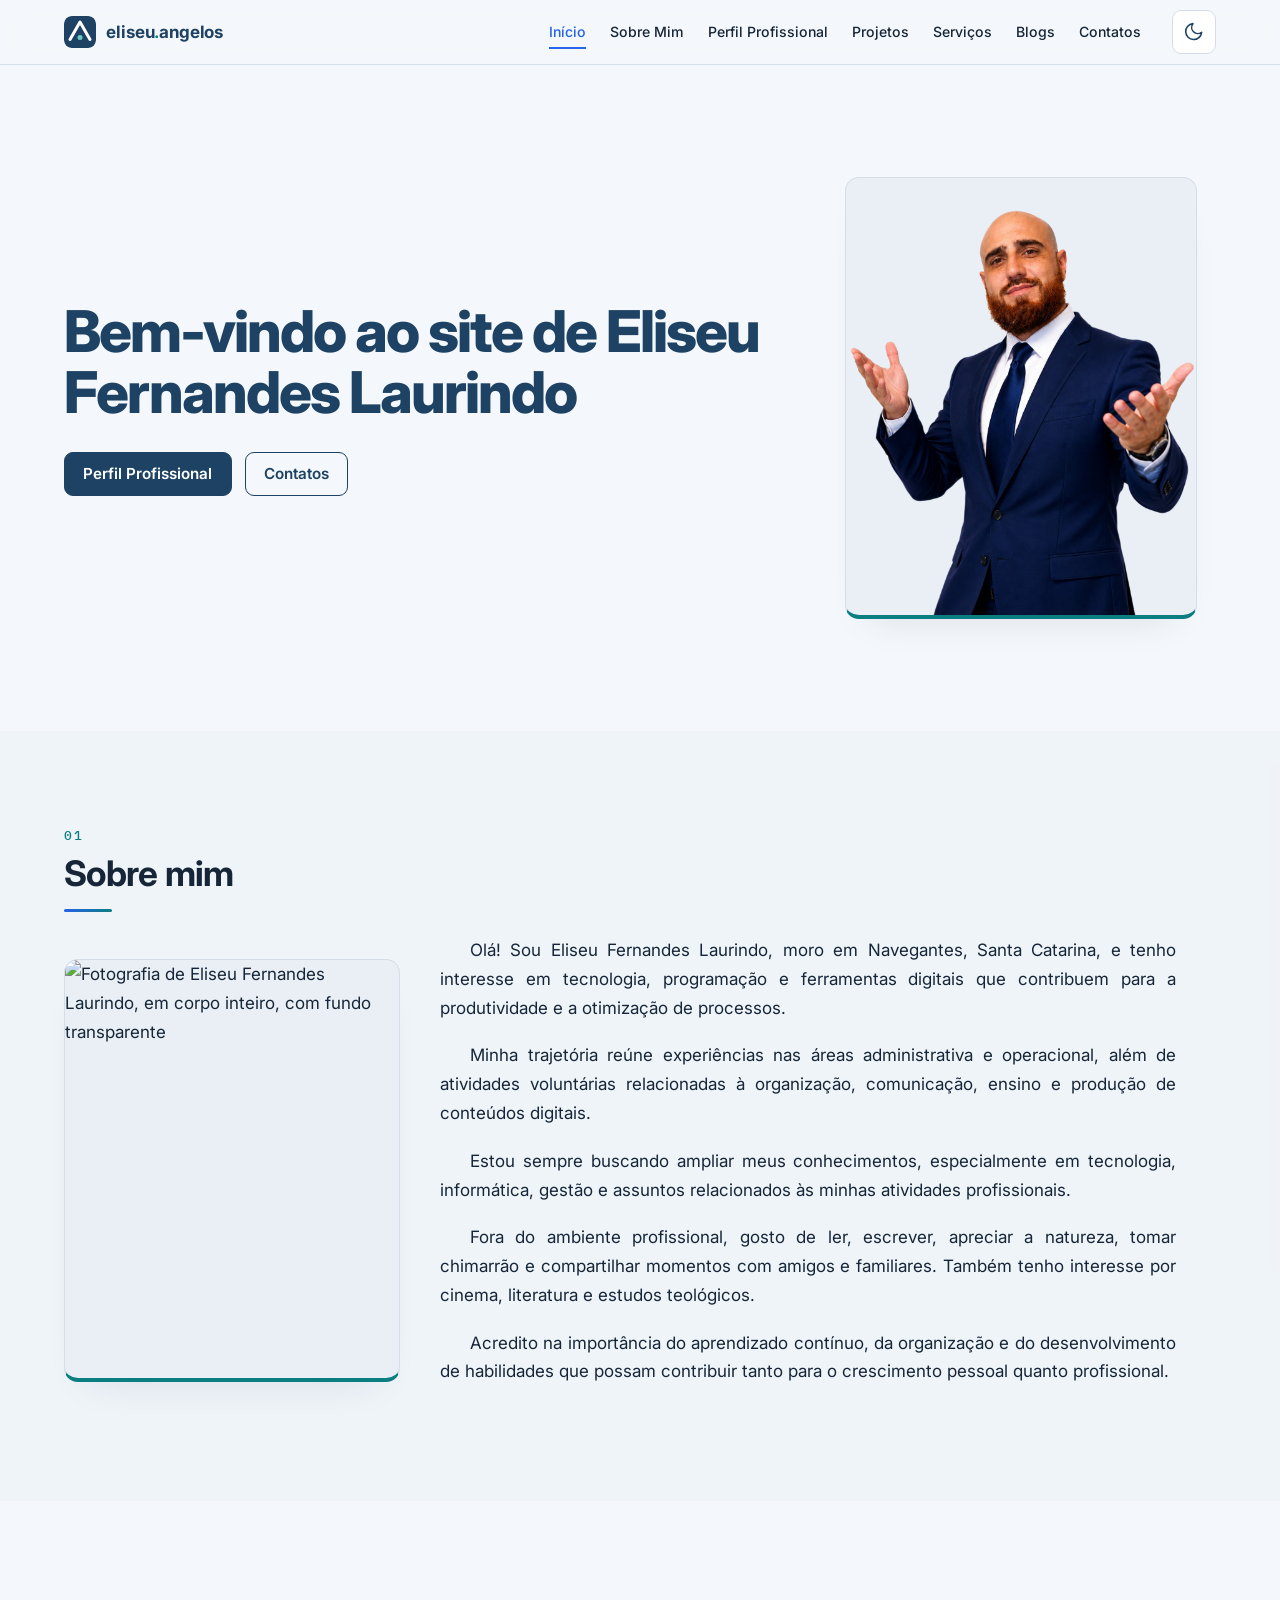
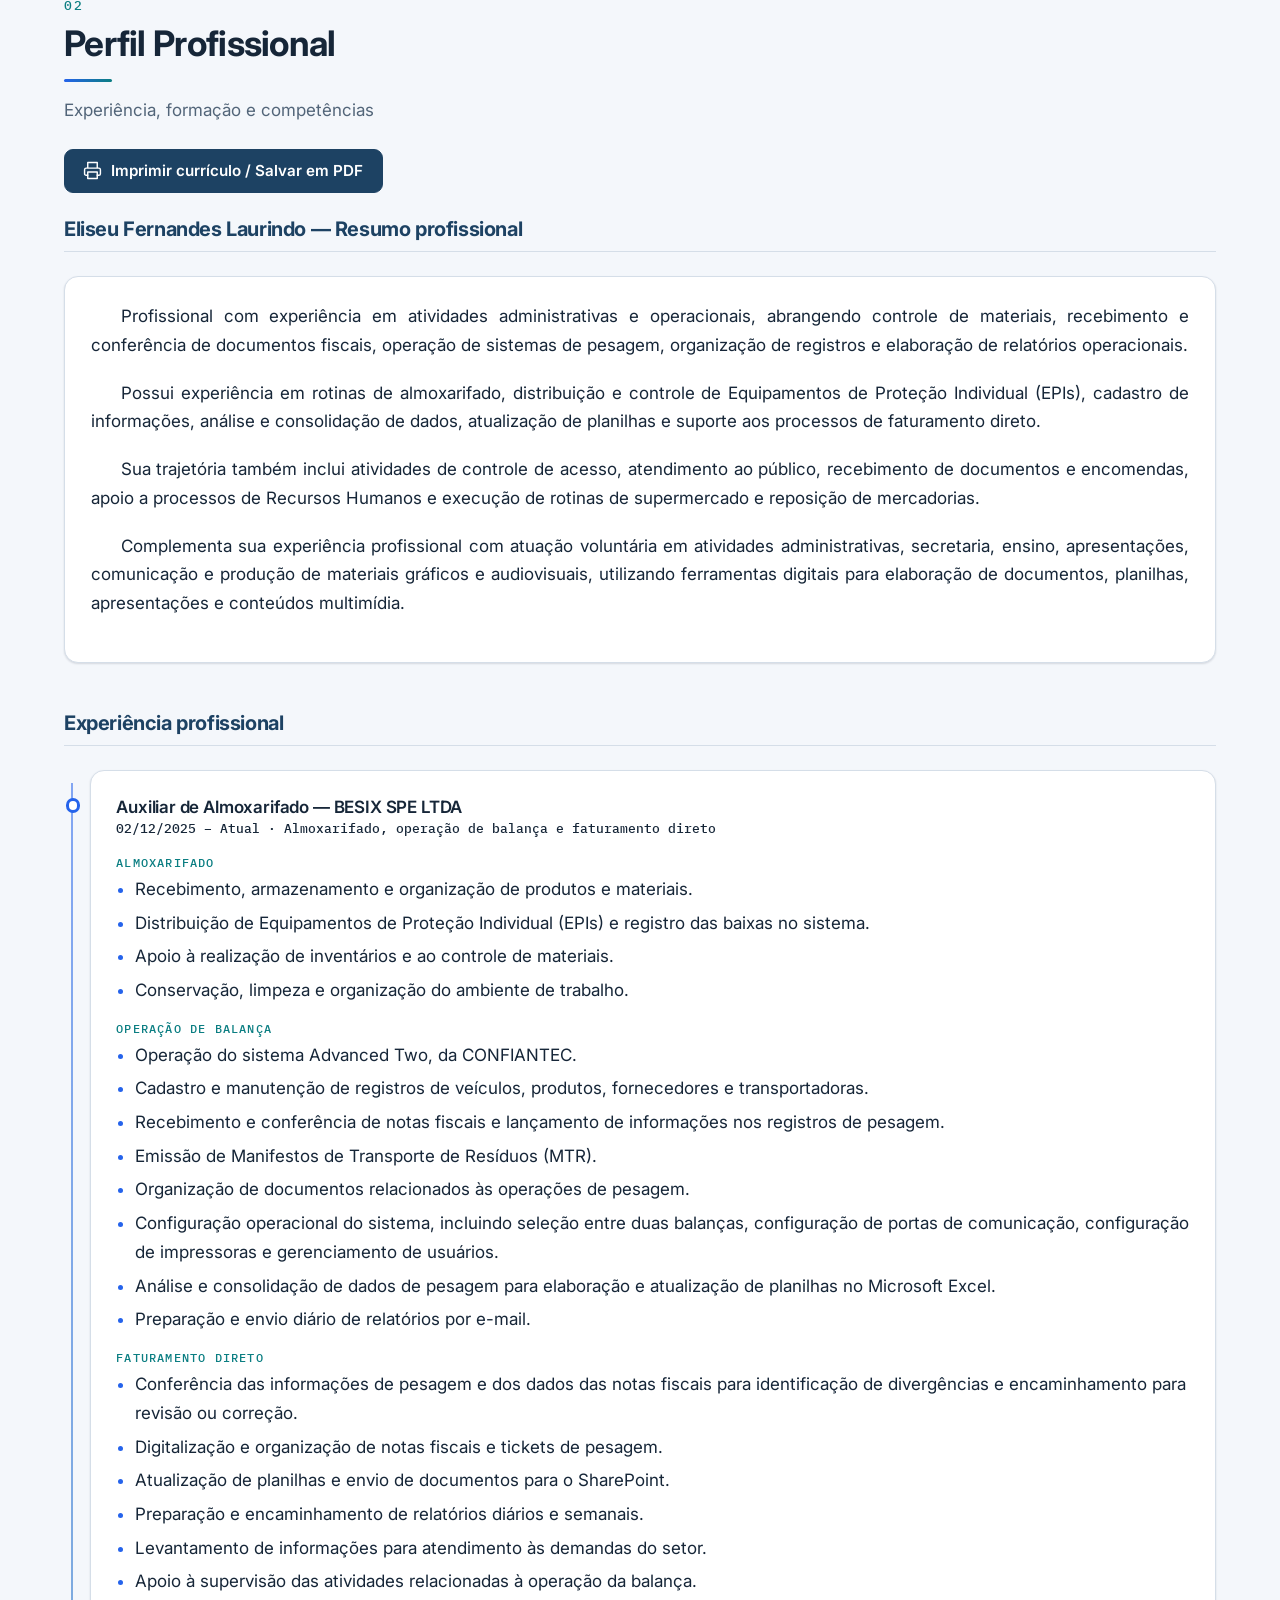
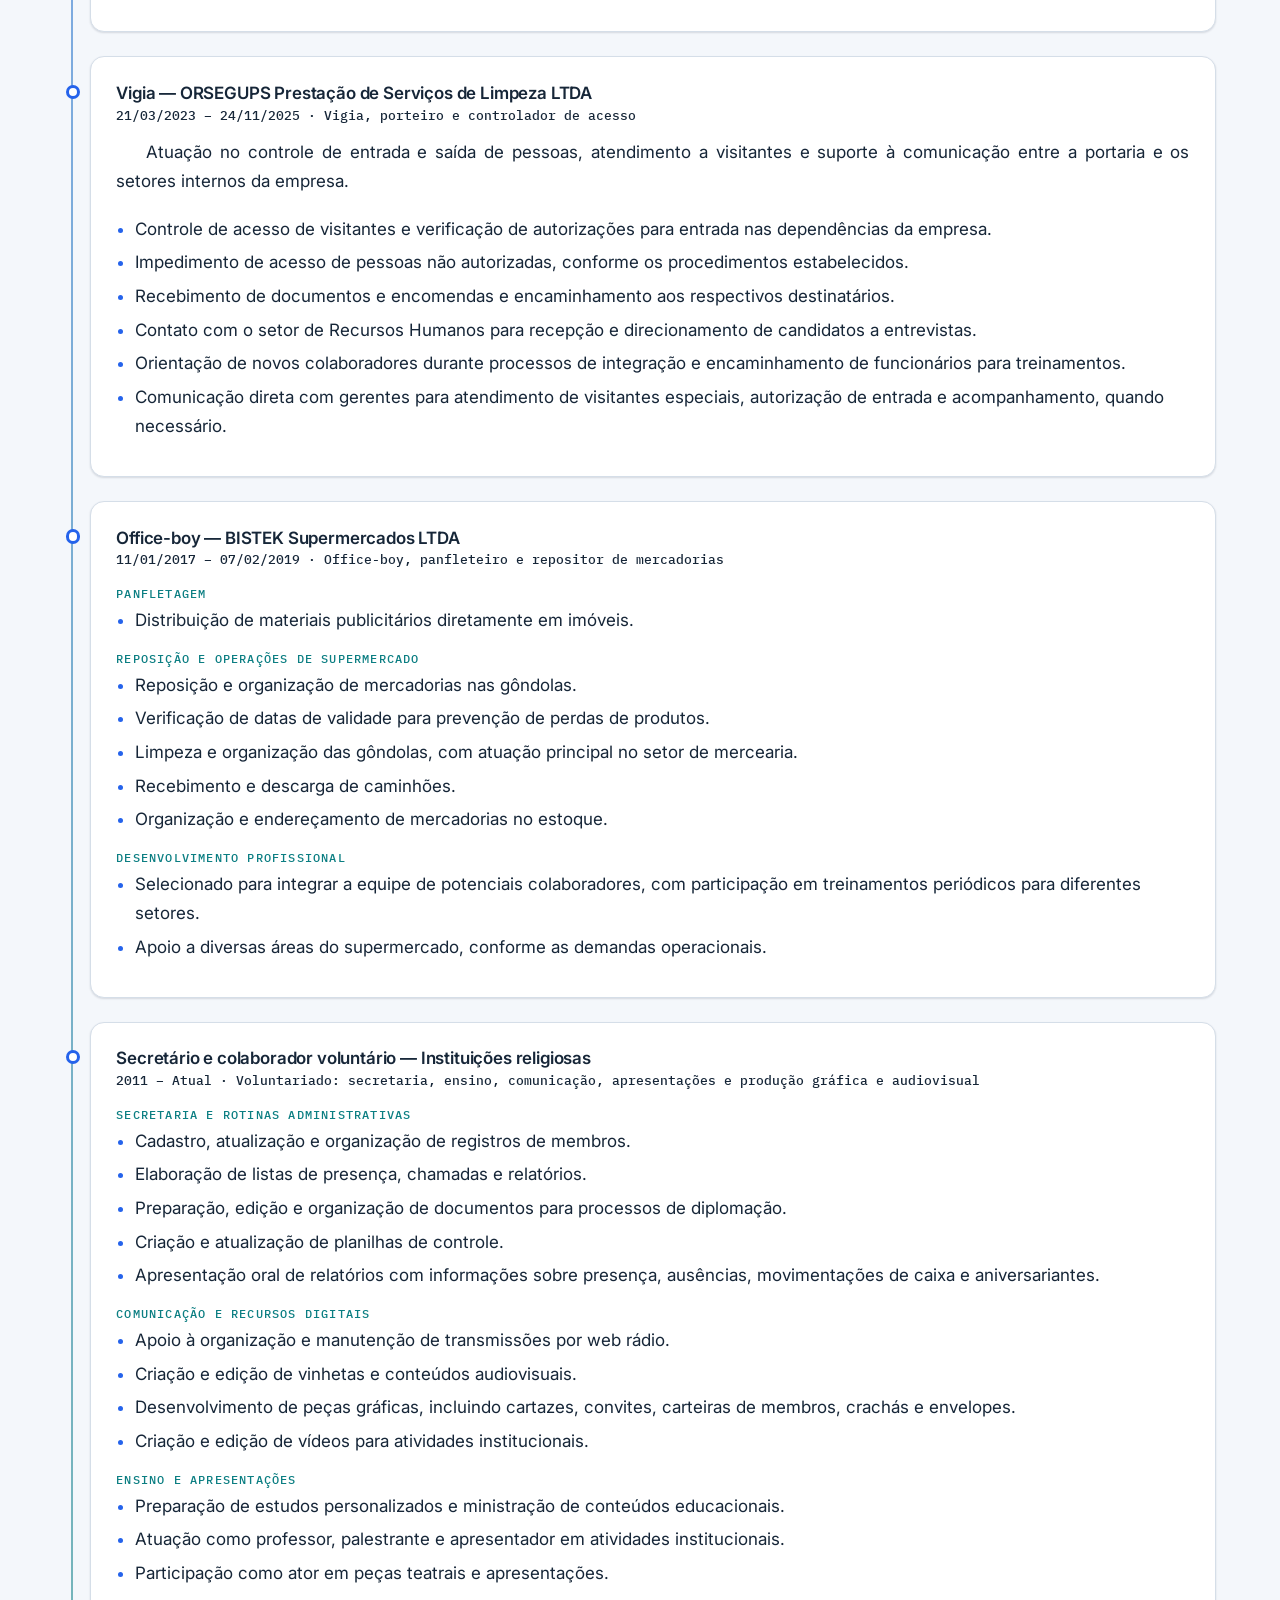
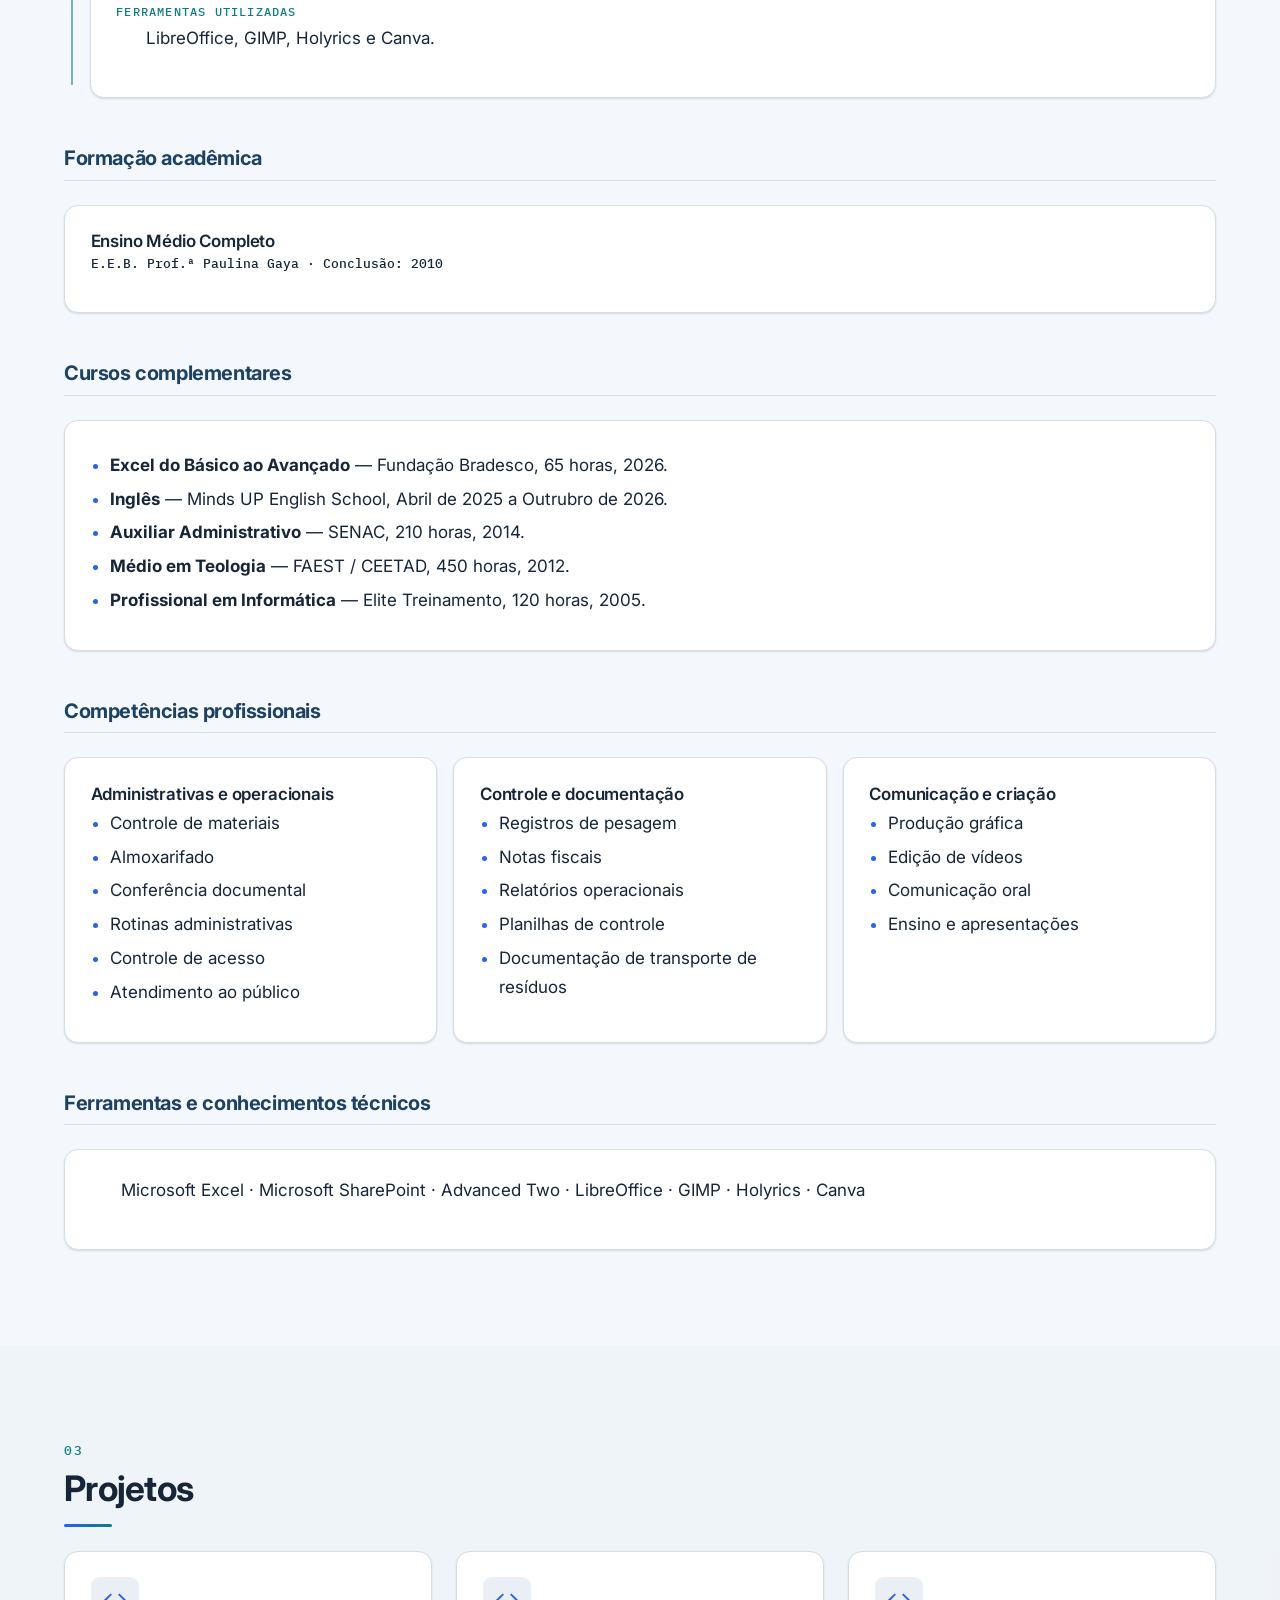
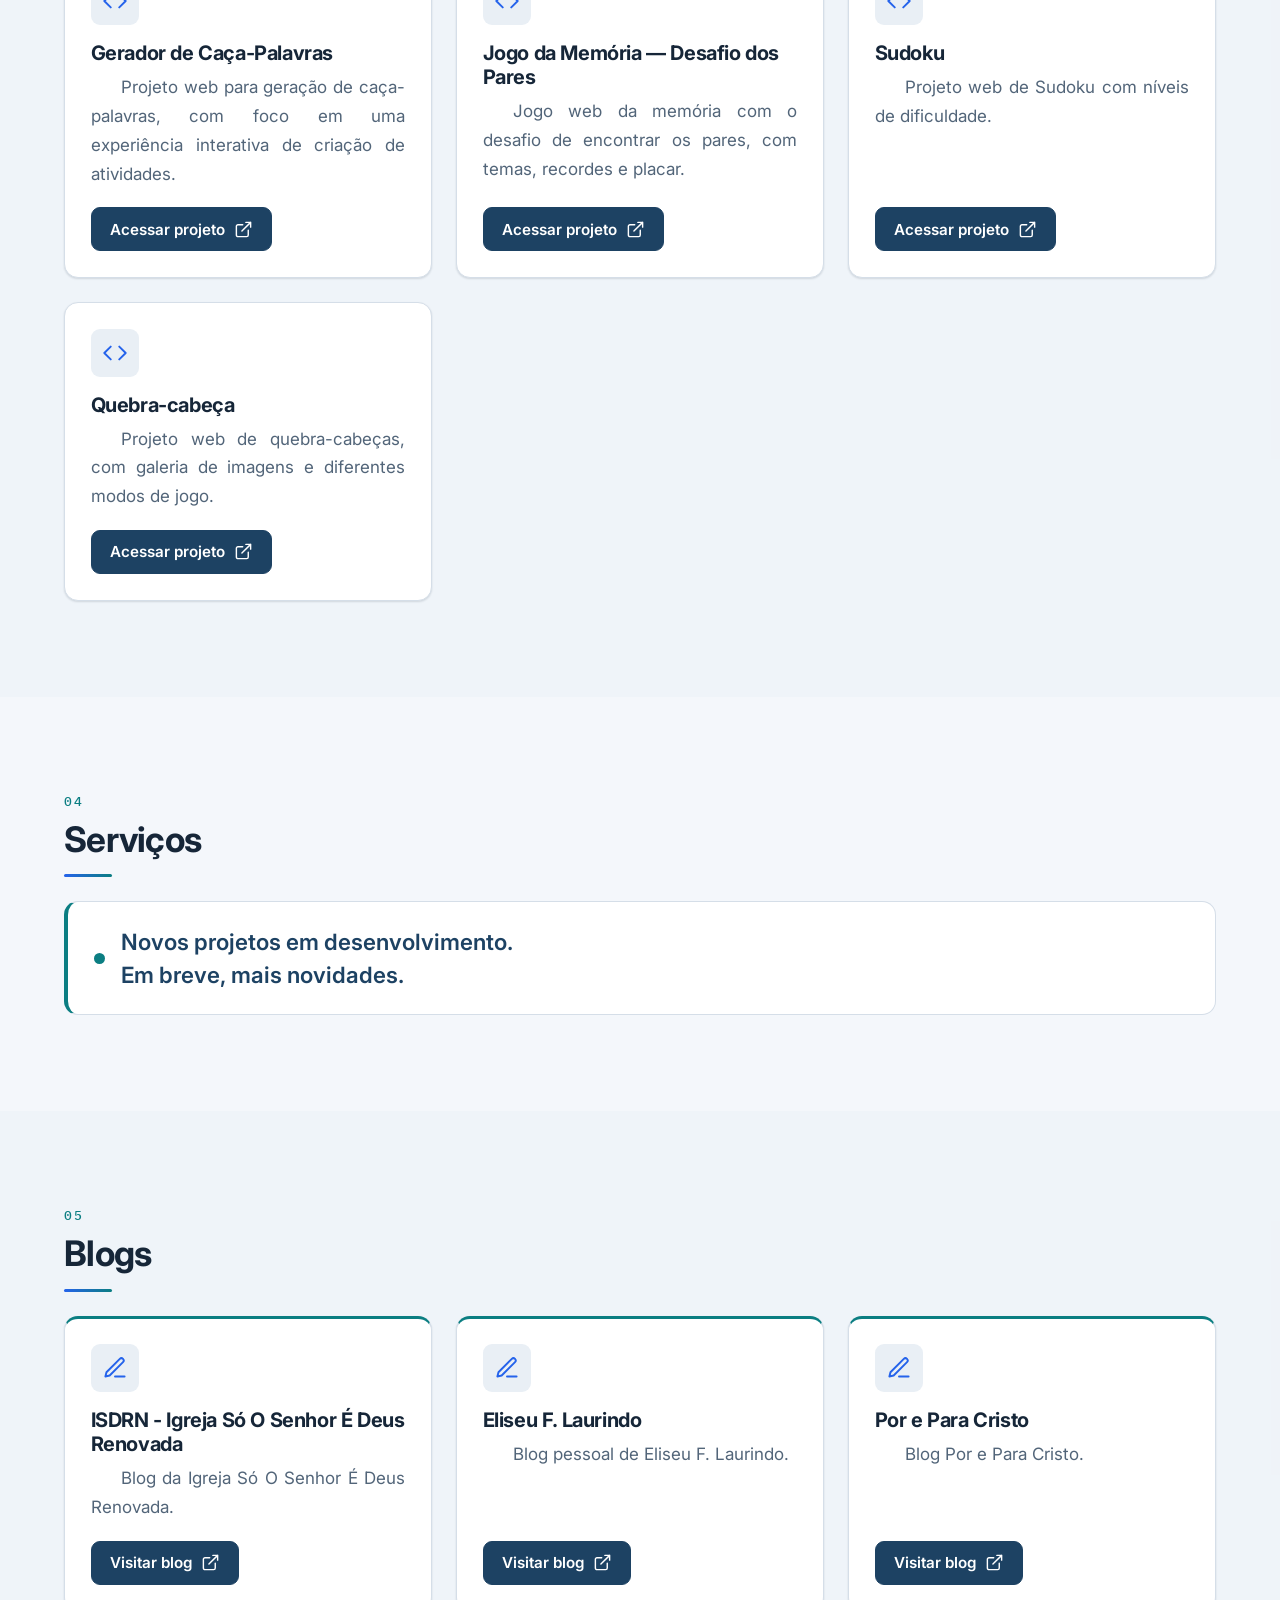
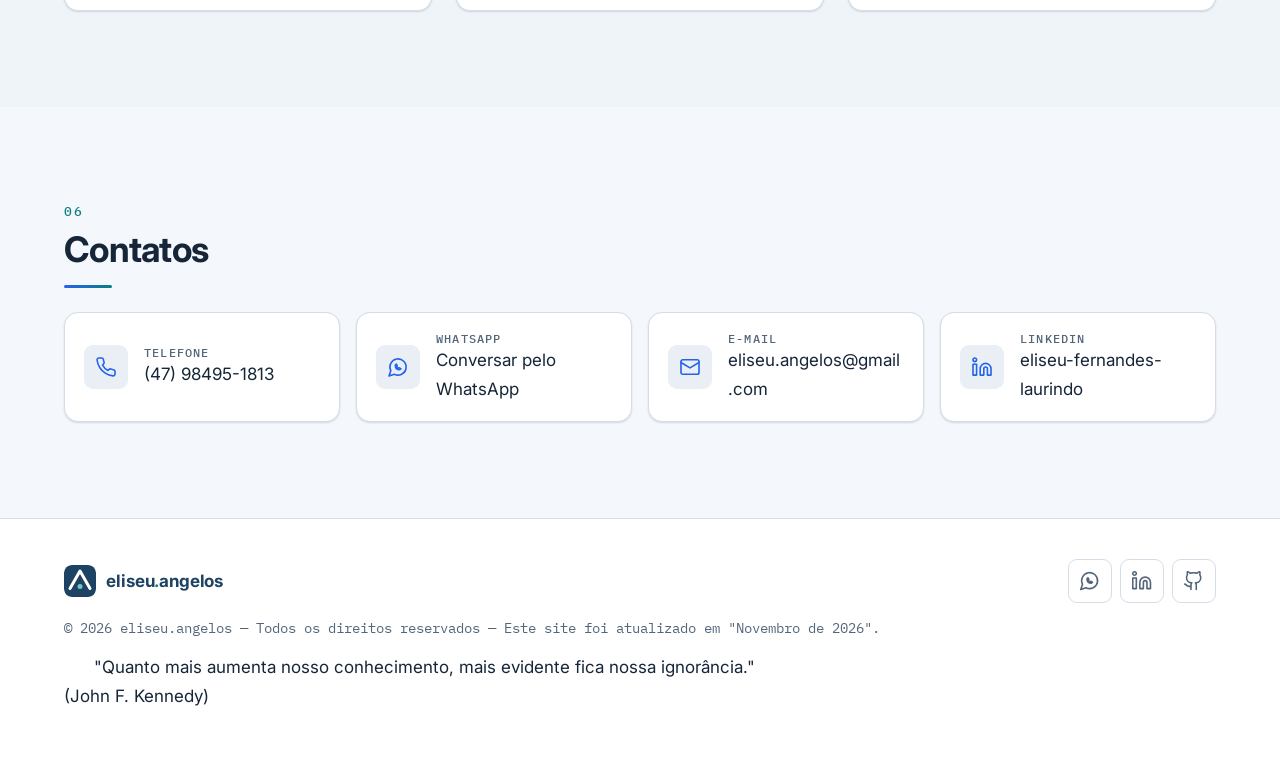
==== index.html @ df4b62f8 "Revise English course details and footer text Updated course duration and added footer content." ====
<!DOCTYPE html>
<html lang="pt-BR">
<head>
<meta charset="UTF-8">
<meta name="viewport" content="width=device-width, initial-scale=1">
<title>Eliseu Fernandes Laurindo | Perfil Pessoal e Profissional</title>
<meta name="description" content="Site pessoal e profissional de Eliseu Fernandes Laurindo: sobre, currículo, projetos, contatos e blogs.">
<meta name="theme-color" content="#F4F7FB">
<meta property="og:type" content="website">
<meta property="og:locale" content="pt_BR">
<meta property="og:title" content="Eliseu Fernandes Laurindo | Perfil Pessoal e Profissional">
<meta property="og:description" content="Site pessoal e profissional de Eliseu Fernandes Laurindo: sobre, currículo, projetos, contatos e blogs.">
<link rel="icon" href="assets/icons/favicon.svg" type="image/svg+xml">
<link rel="apple-touch-icon" href="assets/icons/apple-touch-icon.png">
<link rel="preconnect" href="https://fonts.googleapis.com">
<link rel="preconnect" href="https://fonts.gstatic.com" crossorigin>
<link rel="stylesheet" href="https://fonts.googleapis.com/css2?family=IBM+Plex+Mono:wght@400;500&family=Inter:wght@400;500;600;700;800&display=swap">
<link rel="stylesheet" href="assets/css/main.css">
<link rel="stylesheet" href="https://eliseuangelos.github.io/day-night-experience/component/day-night.css">
<script src="assets/js/theme.js"></script>
</head>
<body>
<a class="skip" href="#main">Pular para o conteúdo</a>

<svg width="0" height="0" style="position:absolute" aria-hidden="true" focusable="false">
 <symbol id="i-phone" viewBox="0 0 24 24"><path d="M22 16.9v3a2 2 0 0 1-2.2 2 19.8 19.8 0 0 1-8.6-3.1 19.5 19.5 0 0 1-6-6A19.8 19.8 0 0 1 2.1 4.2 2 2 0 0 1 4.1 2h3a2 2 0 0 1 2 1.7c.1 1 .4 1.9.7 2.8a2 2 0 0 1-.5 2.1L8.1 9.9a16 16 0 0 0 6 6l1.3-1.2a2 2 0 0 1 2.1-.4c.9.3 1.8.6 2.8.7a2 2 0 0 1 1.7 2z"/></symbol>
 <symbol id="i-wa" viewBox="0 0 24 24"><path d="M7.9 20A9 9 0 1 0 4 16.1L2 22z"/><path d="M9 10c0 3 2 5 5 5l1.2-1.2-2-1-.9.7a3 3 0 0 1-1.8-1.8l.7-.9-1-2z"/></symbol>
 <symbol id="i-mail" viewBox="0 0 24 24"><rect width="20" height="16" x="2" y="4" rx="2"/><path d="m22 7-10 6L2 7"/></symbol>
 <symbol id="i-in" viewBox="0 0 24 24"><path d="M16 8a6 6 0 0 1 6 6v7h-4v-7a2 2 0 0 0-4 0v7h-4v-7a6 6 0 0 1 6-6zM2 9h4v12H2z"/><circle cx="4" cy="4" r="2"/></symbol>
 <symbol id="i-gh" viewBox="0 0 24 24"><path d="M15 22v-4a4.8 4.8 0 0 0-1-3.5c3 0 6-2 6-5.5.1-1.3-.3-2.5-1-3.5.3-1.2.3-2.4 0-3.5 0 0-1 0-3 1.5-2.6-.5-5.4-.5-8 0C6 2 5 2 5 2c-.3 1.1-.3 2.300 0 3.500A5.400 5.400 0 0 0 4 9c0 3.500 3 5.500 6 5.500-.4.500-.7 1.100-.9 1.700-.1.600-.2 1.200-.1 1.800v4M9 18c-4.500 2-5-2-7-2"/></symbol>
 <symbol id="i-ext" viewBox="0 0 24 24"><path d="M15 3h6v6M10 14 21 3M18 13v6a2 2 0 0 1-2 2H5a2 2 0 0 1-2-2V8a2 2 0 0 1 2-2h6"/></symbol>
 <symbol id="i-grid" viewBox="0 0 24 24"><rect x="3" y="3" width="7" height="7"/><rect x="14" y="3" width="7" height="7"/><rect x="3" y="14" width="7" height="7"/><rect x="14" y="14" width="7" height="7"/></symbol>
 <symbol id="i-bank" viewBox="0 0 24 24"><path d="M3 22h18M6 18v-7M10 18v-7M14 18v-7M18 18v-7M12 2 3 7h18z"/></symbol>
 <symbol id="i-pen" viewBox="0 0 24 24"><path d="M12 20h9M16.500 3.500a2.100 2.100 0 0 1 3 3L7 19l-4 1 1-4z"/></symbol>
 <symbol id="i-cards" viewBox="0 0 24 24"><rect x="3" y="6" width="12" height="15" rx="2"/><path d="M9 6V5a2 2 0 0 1 2-2h8a2 2 0 0 1 2 2v11a2 2 0 0 1-2 2h-2"/></symbol>
 <symbol id="i-print" viewBox="0 0 24 24"><path d="M6 9V2h12v7M6 18H4a2 2 0 0 1-2-2v-5a2 2 0 0 1 2-2h16a2 2 0 0 1 2 2v5a2 2 0 0 1-2 2h-2"/><rect x="6" y="14" width="12" height="8"/></symbol>
 <symbol id="i-sun" viewBox="0 0 24 24"><circle cx="12" cy="12" r="4"/><path d="M12 2v2M12 20v2M4.9 4.9l1.4 1.4M17.7 17.7l1.4 1.4M2 12h2M20 12h2M4.9 19.1l1.4-1.4M17.7 6.3l1.4-1.4"/></symbol>
 <symbol id="i-moon" viewBox="0 0 24 24"><path d="M21 12.8A9 9 0 1 1 11.2 3 7 7 0 0 0 21 12.8z"/></symbol>
</svg>

<div id="loader" role="status">
 <div class="lbox">
  <img src="assets/icons/brand-symbol.svg" width="56" height="56" alt="">
  <strong>CARREGANDO</strong>
  <div class="track" aria-hidden="true"><div id="bar"></div></div>
  <span id="pct" aria-hidden="true">0%</span>
 </div>
</div>

<header class="site-header">
 <div id="prog" aria-hidden="true"></div>
 <div class="wrap bar">
  <a class="brand" href="#inicio"><img src="assets/icons/favicon.svg" width="32" height="32" alt=""><span>eliseu<span class="dot">.</span>angelos</span></a>
  <nav id="nav" aria-label="Principal">
   <ul>
    <li><a href="#inicio">Início</a></li>
    <li><a href="#sobre">Sobre Mim</a></li>
    <li><a href="#perfil">Perfil Profissional</a></li>
    <li><a href="#projetos">Projetos</a></li>
    <li><a href="#servicos">Serviços</a></li>
    <li><a href="#blog">Blogs</a></li>
    <li><a href="#contatos">Contatos</a></li>
   </ul>
  </nav>
  <div class="bar-actions">
   <span id="dn-slot"></span>
   <button id="tg" class="icon-btn" type="button" aria-expanded="false" aria-controls="nav" aria-label="Abrir menu"><i aria-hidden="true"></i></button>
  </div>
 </div>
</header>

<main id="main">
<section id="inicio" aria-labelledby="t-inicio">
 <div class="wrap hero">
  <div class="hero-copy">
   <h1 id="t-inicio" class="rv">Bem-vindo ao site de Eliseu Fernandes Laurindo</h1>
   <div class="hero-cta rv"><a class="btn" href="#perfil">Perfil Profissional</a><a class="btn ghost" href="#contatos">Contatos</a></div>
  </div>
  <figure class="photo hero-photo rv">
   <img src="./images/bemvindo.png" alt="Fotografia de Eliseu Fernandes Laurindo" width="1122" height="1402" loading="lazy" decoding="async">
  </figure>
 </div>
</section>

<section id="sobre" aria-labelledby="t-sobre">
 <div class="wrap">
  <h2 id="t-sobre" class="rv">Sobre mim</h2>
  <div class="about rv">
   <figure class="photo" style="margin:0">
    <img src="./images/quemeusou.png" alt="Fotografia de Eliseu Fernandes Laurindo, em corpo inteiro, com fundo transparente" width="1122" height="1402" loading="lazy" decoding="async">
   </figure>
   <div class="text">
    <p>Olá! Sou Eliseu Fernandes Laurindo, moro em Navegantes, Santa Catarina, e tenho interesse em tecnologia, programação e ferramentas digitais que contribuem para a produtividade e a otimização de processos.</p>
    <p>Minha trajetória reúne experiências nas áreas administrativa e operacional, além de atividades voluntárias relacionadas à organização, comunicação, ensino e produção de conteúdos digitais.</p>
    <p>Estou sempre buscando ampliar meus conhecimentos, especialmente em tecnologia, informática, gestão e assuntos relacionados às minhas atividades profissionais.</p>
    <p>Fora do ambiente profissional, gosto de ler, escrever, apreciar a natureza, tomar chimarrão e compartilhar momentos com amigos e familiares. Também tenho interesse por cinema, literatura e estudos teológicos.</p>
    <p>Acredito na importância do aprendizado contínuo, da organização e do desenvolvimento de habilidades que possam contribuir tanto para o crescimento pessoal quanto profissional.</p>
   </div>
  </div>
 </div>
</section>

<section id="perfil" aria-labelledby="t-perfil">
 <div class="wrap">
  <h2 id="t-perfil" class="rv">Perfil Profissional</h2>
  <p class="sub">Experiência, formação e competências</p>
  <button type="button" id="pbtn" class="btn pbtn noprint"><svg class="ic" aria-hidden="true"><use href="#i-print"/></svg>Imprimir currículo / Salvar em PDF</button>

  <div class="cv">
   <h3 class="cat">Eliseu Fernandes Laurindo &mdash; Resumo profissional</h3>
   <article class="card">
    <p>Profissional com experiência em atividades administrativas e operacionais, abrangendo controle de materiais, recebimento e conferência de documentos fiscais, operação de sistemas de pesagem, organização de registros e elaboração de relatórios operacionais.</p>
    <p>Possui experiência em rotinas de almoxarifado, distribuição e controle de Equipamentos de Proteção Individual (EPIs), cadastro de informações, análise e consolidação de dados, atualização de planilhas e suporte aos processos de faturamento direto.</p>
    <p>Sua trajetória também inclui atividades de controle de acesso, atendimento ao público, recebimento de documentos e encomendas, apoio a processos de Recursos Humanos e execução de rotinas de supermercado e reposição de mercadorias.</p>
    <p>Complementa sua experiência profissional com atuação voluntária em atividades administrativas, secretaria, ensino, apresentações, comunicação e produção de materiais gráficos e audiovisuais, utilizando ferramentas digitais para elaboração de documentos, planilhas, apresentações e conteúdos multimídia.</p>
   </article>

   <h3 class="cat">Experiência profissional</h3>
   <div class="timeline">
   <article class="card">
    <h4>Auxiliar de Almoxarifado &mdash; BESIX SPE LTDA</h4>
    <p class="meta">02/12/2025 – Atual &middot; Almoxarifado, operação de balança e faturamento direto</p>
    <h5>Almoxarifado</h5>
    <ul>
     <li>Recebimento, armazenamento e organização de produtos e materiais.</li>
     <li>Distribuição de Equipamentos de Proteção Individual (EPIs) e registro das baixas no sistema.</li>
     <li>Apoio à realização de inventários e ao controle de materiais.</li>
     <li>Conservação, limpeza e organização do ambiente de trabalho.</li>
    </ul>
    <h5>Operação de balança</h5>
    <ul>
     <li>Operação do sistema Advanced Two, da CONFIANTEC.</li>
     <li>Cadastro e manutenção de registros de veículos, produtos, fornecedores e transportadoras.</li>
     <li>Recebimento e conferência de notas fiscais e lançamento de informações nos registros de pesagem.</li>
     <li>Emissão de Manifestos de Transporte de Resíduos (MTR).</li>
     <li>Organização de documentos relacionados às operações de pesagem.</li>
     <li>Configuração operacional do sistema, incluindo seleção entre duas balanças, configuração de portas de comunicação, configuração de impressoras e gerenciamento de usuários.</li>
     <li>Análise e consolidação de dados de pesagem para elaboração e atualização de planilhas no Microsoft Excel.</li>
     <li>Preparação e envio diário de relatórios por e-mail.</li>
    </ul>
    <h5>Faturamento direto</h5>
    <ul>
     <li>Conferência das informações de pesagem e dos dados das notas fiscais para identificação de divergências e encaminhamento para revisão ou correção.</li>
     <li>Digitalização e organização de notas fiscais e tickets de pesagem.</li>
     <li>Atualização de planilhas e envio de documentos para o SharePoint.</li>
     <li>Preparação e encaminhamento de relatórios diários e semanais.</li>
     <li>Levantamento de informações para atendimento às demandas do setor.</li>
     <li>Apoio à supervisão das atividades relacionadas à operação da balança.</li>
    </ul>
   </article>

   <article class="card">
    <h4>Vigia &mdash; ORSEGUPS Prestação de Serviços de Limpeza LTDA</h4>
    <p class="meta">21/03/2023 – 24/11/2025 &middot; Vigia, porteiro e controlador de acesso</p>
    <p>Atuação no controle de entrada e saída de pessoas, atendimento a visitantes e suporte à comunicação entre a portaria e os setores internos da empresa.</p>
    <ul>
     <li>Controle de acesso de visitantes e verificação de autorizações para entrada nas dependências da empresa.</li>
     <li>Impedimento de acesso de pessoas não autorizadas, conforme os procedimentos estabelecidos.</li>
     <li>Recebimento de documentos e encomendas e encaminhamento aos respectivos destinatários.</li>
     <li>Contato com o setor de Recursos Humanos para recepção e direcionamento de candidatos a entrevistas.</li>
     <li>Orientação de novos colaboradores durante processos de integração e encaminhamento de funcionários para treinamentos.</li>
     <li>Comunicação direta com gerentes para atendimento de visitantes especiais, autorização de entrada e acompanhamento, quando necessário.</li>
    </ul>
   </article>

   <article class="card">
    <h4>Office-boy &mdash; BISTEK Supermercados LTDA</h4>
    <p class="meta">11/01/2017 – 07/02/2019 &middot; Office-boy, panfleteiro e repositor de mercadorias</p>
    <h5>Panfletagem</h5>
    <ul><li>Distribuição de materiais publicitários diretamente em imóveis.</li></ul>
    <h5>Reposição e operações de supermercado</h5>
    <ul>
     <li>Reposição e organização de mercadorias nas gôndolas.</li>
     <li>Verificação de datas de validade para prevenção de perdas de produtos.</li>
     <li>Limpeza e organização das gôndolas, com atuação principal no setor de mercearia.</li>
     <li>Recebimento e descarga de caminhões.</li>
     <li>Organização e endereçamento de mercadorias no estoque.</li>
    </ul>
    <h5>Desenvolvimento profissional</h5>
    <ul>
     <li>Selecionado para integrar a equipe de potenciais colaboradores, com participação em treinamentos periódicos para diferentes setores.</li>
     <li>Apoio a diversas áreas do supermercado, conforme as demandas operacionais.</li>
    </ul>
   </article>

   <article class="card">
    <h4>Secretário e colaborador voluntário &mdash; Instituições religiosas</h4>
    <p class="meta">2011 – Atual &middot; Voluntariado: secretaria, ensino, comunicação, apresentações e produção gráfica e audiovisual</p>
    <h5>Secretaria e rotinas administrativas</h5>
    <ul>
     <li>Cadastro, atualização e organização de registros de membros.</li>
     <li>Elaboração de listas de presença, chamadas e relatórios.</li>
     <li>Preparação, edição e organização de documentos para processos de diplomação.</li>
     <li>Criação e atualização de planilhas de controle.</li>
     <li>Apresentação oral de relatórios com informações sobre presença, ausências, movimentações de caixa e aniversariantes.</li>
    </ul>
    <h5>Comunicação e recursos digitais</h5>
    <ul>
     <li>Apoio à organização e manutenção de transmissões por web rádio.</li>
     <li>Criação e edição de vinhetas e conteúdos audiovisuais.</li>
     <li>Desenvolvimento de peças gráficas, incluindo cartazes, convites, carteiras de membros, crachás e envelopes.</li>
     <li>Criação e edição de vídeos para atividades institucionais.</li>
    </ul>
    <h5>Ensino e apresentações</h5>
    <ul>
     <li>Preparação de estudos personalizados e ministração de conteúdos educacionais.</li>
     <li>Atuação como professor, palestrante e apresentador em atividades institucionais.</li>
     <li>Participação como ator em peças teatrais e apresentações.</li>
    </ul>
    <h5>Ferramentas utilizadas</h5>
    <p>LibreOffice, GIMP, Holyrics e Canva.</p>
   </article>

   </div>

   <h3 class="cat">Formação acadêmica</h3>
   <article class="card">
    <h4>Ensino Médio Completo</h4>
    <p class="meta">E.E.B. Prof.ª Paulina Gaya &middot; Conclusão: 2010</p>
   </article>

   <h3 class="cat">Cursos complementares</h3>
   <article class="card">
    <ul>
     <li><strong>Excel do Básico ao Avançado</strong> &mdash; Fundação Bradesco, 65 horas, 2026.</li>
     <li><strong>Inglês</strong> &mdash; Minds UP English School, Abril de 2025 a Outrubro de 2026.</li>
     <li><strong>Auxiliar Administrativo</strong> &mdash; SENAC, 210 horas, 2014.</li>
     <li><strong>Médio em Teologia</strong> &mdash; FAEST / CEETAD, 450 horas, 2012.</li>
     <li><strong>Profissional em Informática</strong> &mdash; Elite Treinamento, 120 horas, 2005.</li>
    </ul>
   </article>

   <h3 class="cat">Competências profissionais</h3>
   <div class="skills">
    <article class="card"><h4>Administrativas e operacionais</h4><ul><li>Controle de materiais</li><li>Almoxarifado</li><li>Conferência documental</li><li>Rotinas administrativas</li><li>Controle de acesso</li><li>Atendimento ao público</li></ul></article>
    <article class="card"><h4>Controle e documentação</h4><ul><li>Registros de pesagem</li><li>Notas fiscais</li><li>Relatórios operacionais</li><li>Planilhas de controle</li><li>Documentação de transporte de resíduos</li></ul></article>
    <article class="card"><h4>Comunicação e criação</h4><ul><li>Produção gráfica</li><li>Edição de vídeos</li><li>Comunicação oral</li><li>Ensino e apresentações</li></ul></article>
   </div>

   <h3 class="cat">Ferramentas e conhecimentos técnicos</h3>
   <article class="card"><p>Microsoft Excel &middot; Microsoft SharePoint &middot; Advanced Two &middot; LibreOffice &middot; GIMP &middot; Holyrics &middot; Canva</p></article>

   <div class="po">
    <h3 class="cat">Contatos</h3>
    <article class="card">
     <ul>
      <li>Telefone / WhatsApp: (47) 98495-1813</li>
      <li>E-mail: eliseu.angelos@gmail.com</li>
      <li>LinkedIn: linkedin.com/in/eliseu-fernandes-laurindo</li>
     </ul>
    </article>
   </div>
  </div>
 </div>
</section>

<section id="projetos" aria-labelledby="t-proj">
 <div class="wrap">
  <h2 id="t-proj" class="rv">Projetos</h2>
  <div class="grid">
   <article class="card rv">
    <svg class="ic big" viewBox="0 0 24 24" aria-hidden="true"><path d="m16 18 6-6-6-6M8 6l-6 6 6 6"/></svg>
    <h3>Gerador de Caça-Palavras</h3>
    <p>Projeto web para geração de caça-palavras, com foco em uma experiência interativa de criação de atividades.</p>
    <a class="btn" href="https://eliseuangelos.github.io/caca-palavras/" target="_blank" rel="noopener noreferrer">Acessar projeto<span class="sr"> Gerador de Caça-Palavras (abre em nova aba)</span><svg class="ic" aria-hidden="true"><use href="#i-ext"/></svg></a>
   </article>
   <article class="card rv">
    <svg class="ic big" viewBox="0 0 24 24" aria-hidden="true"><path d="m16 18 6-6-6-6M8 6l-6 6 6 6"/></svg>
    <h3>Jogo da Memória &mdash; Desafio dos Pares</h3>
    <p>Jogo web da memória com o desafio de encontrar os pares, com temas, recordes e placar.</p>
    <a class="btn" href="https://eliseuangelos.github.io/jogo-da-memoria/" target="_blank" rel="noopener noreferrer">Acessar projeto<span class="sr"> Jogo da Memória (abre em nova aba)</span><svg class="ic" aria-hidden="true"><use href="#i-ext"/></svg></a>
   </article>
   <article class="card rv">
    <svg class="ic big" viewBox="0 0 24 24" aria-hidden="true"><path d="m16 18 6-6-6-6M8 6l-6 6 6 6"/></svg>
    <h3>Sudoku</h3>
    <p>Projeto web de Sudoku com níveis de dificuldade.</p>
    <a class="btn" href="https://eliseuangelos.github.io/sudoku/" target="_blank" rel="noopener noreferrer">Acessar projeto<span class="sr"> Sudoku (abre em nova aba)</span><svg class="ic" aria-hidden="true"><use href="#i-ext"/></svg></a>
   </article>
   <article class="card rv">
    <svg class="ic big" viewBox="0 0 24 24" aria-hidden="true"><path d="m16 18 6-6-6-6M8 6l-6 6 6 6"/></svg>
    <h3>Quebra-cabeça</h3>
    <p>Projeto web de quebra-cabeças, com galeria de imagens e diferentes modos de jogo.</p>
    <a class="btn" href="https://eliseuangelos.github.io/quebra-cabeca/" target="_blank" rel="noopener noreferrer">Acessar projeto<span class="sr"> Quebra-cabeça (abre em nova aba)</span><svg class="ic" aria-hidden="true"><use href="#i-ext"/></svg></a>
   </article>
  </div>
 </div>
</section>

<section id="servicos" aria-labelledby="t-serv">
 <div class="wrap">
  <h2 id="t-serv" class="rv">Serviços</h2>
  <p class="status rv"><b aria-hidden="true"></b>Novos projetos em desenvolvimento.<br>Em breve, mais novidades.</p>
 </div>
</section>

<section id="blog" aria-labelledby="t-blog">
 <div class="wrap">
  <h2 id="t-blog" class="rv">Blogs</h2>
  <div class="grid">
   <article class="card rv">
    <svg class="ic big" aria-hidden="true"><use href="#i-pen"/></svg>
    <h3>ISDRN - Igreja Só O Senhor É Deus Renovada</h3>
    <p>Blog da Igreja Só O Senhor É Deus Renovada.</p>
    <a class="btn" href="https://isdrn.blogspot.com/p/pagina-inicial.html" target="_blank" rel="noopener noreferrer">Visitar blog<span class="sr"> ISDRN (abre em nova aba)</span><svg class="ic" aria-hidden="true"><use href="#i-ext"/></svg></a>
   </article>
   <article class="card rv">
    <svg class="ic big" aria-hidden="true"><use href="#i-pen"/></svg>
    <h3>Eliseu F. Laurindo</h3>
    <p>Blog pessoal de Eliseu F. Laurindo.</p>
    <a class="btn" href="https://eliseufernandeslaurindo.blogspot.com/" target="_blank" rel="noopener noreferrer">Visitar blog<span class="sr"> Eliseu F. Laurindo (abre em nova aba)</span><svg class="ic" aria-hidden="true"><use href="#i-ext"/></svg></a>
   </article>
   <article class="card rv">
    <svg class="ic big" aria-hidden="true"><use href="#i-pen"/></svg>
    <h3>Por e Para Cristo</h3>
    <p>Blog Por e Para Cristo.</p>
    <a class="btn" href="https://poreparacristo.blogspot.com/" target="_blank" rel="noopener noreferrer">Visitar blog<span class="sr"> Por e Para Cristo (abre em nova aba)</span><svg class="ic" aria-hidden="true"><use href="#i-ext"/></svg></a>
   </article>
  </div>
 </div>
</section>

<section id="contatos" aria-labelledby="t-cont">
 <div class="wrap">
  <h2 id="t-cont" class="rv">Contatos</h2>
  <ul class="clist">
   <li class="card rv"><a class="row" href="tel:+5547984951813"><svg class="ic" aria-hidden="true"><use href="#i-phone"/></svg><span><small>Telefone</small><span class="v">(47) 98495-1813</span></span></a></li>
   <li class="card rv"><a class="row" href="https://wa.me/5547984951813" target="_blank" rel="noopener noreferrer"><svg class="ic" aria-hidden="true"><use href="#i-wa"/></svg><span><small>WhatsApp</small><span class="v">Conversar pelo WhatsApp</span></span></a></li>
   <li class="card rv"><a class="row" href="mailto:eliseu.angelos@gmail.com"><svg class="ic" aria-hidden="true"><use href="#i-mail"/></svg><span><small>E-mail</small><span class="v">eliseu.angelos@gmail.com</span></span></a></li>
   <li class="card rv"><a class="row" href="https://linkedin.com/in/eliseu-fernandes-laurindo" target="_blank" rel="noopener noreferrer"><svg class="ic" aria-hidden="true"><use href="#i-in"/></svg><span><small>LinkedIn</small><span class="v">eliseu-fernandes-laurindo</span></span></a></li>
  </ul>
 </div>
</section>
</main>

<footer>
 <div class="wrap foot">
  <a class="brand" href="#inicio"><img src="assets/icons/favicon.svg" width="32" height="32" alt=""><span>eliseu<span class="dot">.</span>angelos</span></a>
  <ul class="soc">
   <li><a href="https://wa.me/5547984951813" target="_blank" rel="noopener noreferrer" aria-label="WhatsApp de Eliseu (abre em nova aba)"><svg class="ic" aria-hidden="true"><use href="#i-wa"/></svg></a></li>
   <li><a href="https://linkedin.com/in/eliseu-fernandes-laurindo" target="_blank" rel="noopener noreferrer" aria-label="LinkedIn de Eliseu (abre em nova aba)"><svg class="ic" aria-hidden="true"><use href="#i-in"/></svg></a></li>
   <li><a href="https://github.com/eliseuangelos" target="_blank" rel="noopener noreferrer" aria-label="GitHub de Eliseu (abre em nova aba)"><svg class="ic" aria-hidden="true"><use href="#i-gh"/></svg></a></li>
  </ul>
  <p class="copy">&copy; <span id="yr">2026</span> eliseu.angelos &mdash; Todos os direitos reservados &mdash; Este site foi atualizado em "Novembro de 2026".</p>
  <p class="quotefoot">&quot;Quanto mais aumenta nosso conhecimento, mais evidente fica nossa ignorância.&quot;<br />(John F. Kennedy)</p>
 </div>
</footer>

<script src="https://eliseuangelos.github.io/day-night-experience/component/day-night.js" defer></script>
<script src="assets/js/day-night-init.js" defer></script>
<script src="assets/js/navigation.js" defer></script>
<script src="assets/js/animations.js" defer></script>
<script src="assets/js/print.js" defer></script>
<script src="assets/js/main.js" defer></script>
</body>
</html>
---- assets/css/main.css ----
/* EXECUTIVE DIGITAL — ponto de entrada. A ordem das importações define a cascata. */
@import url("reset.css");
@import url("variables.css");
@import url("theme-day.css");
@import url("theme-night.css");
@import url("base.css");
@import url("typography.css");
@import url("layout.css");
@import url("components.css");
@import url("sections.css");
@import url("responsive.css");
@import url("print.css");
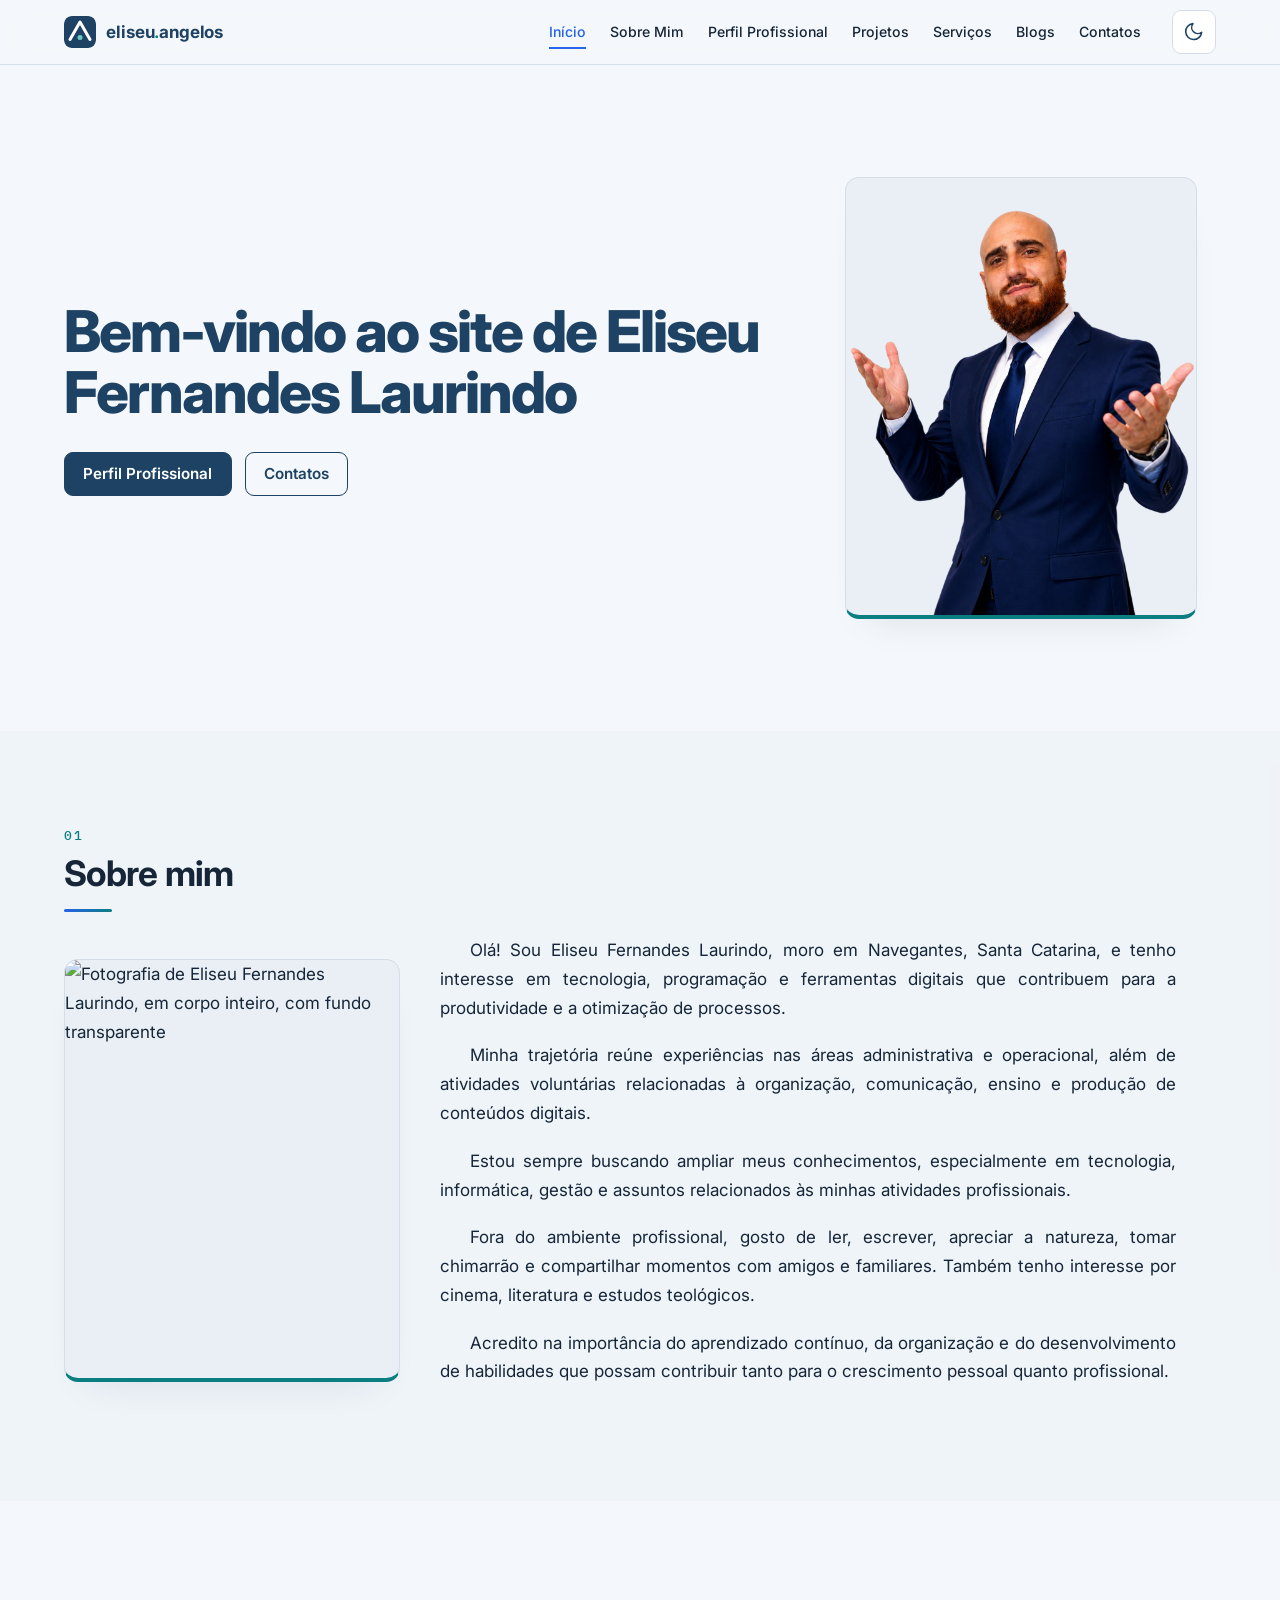
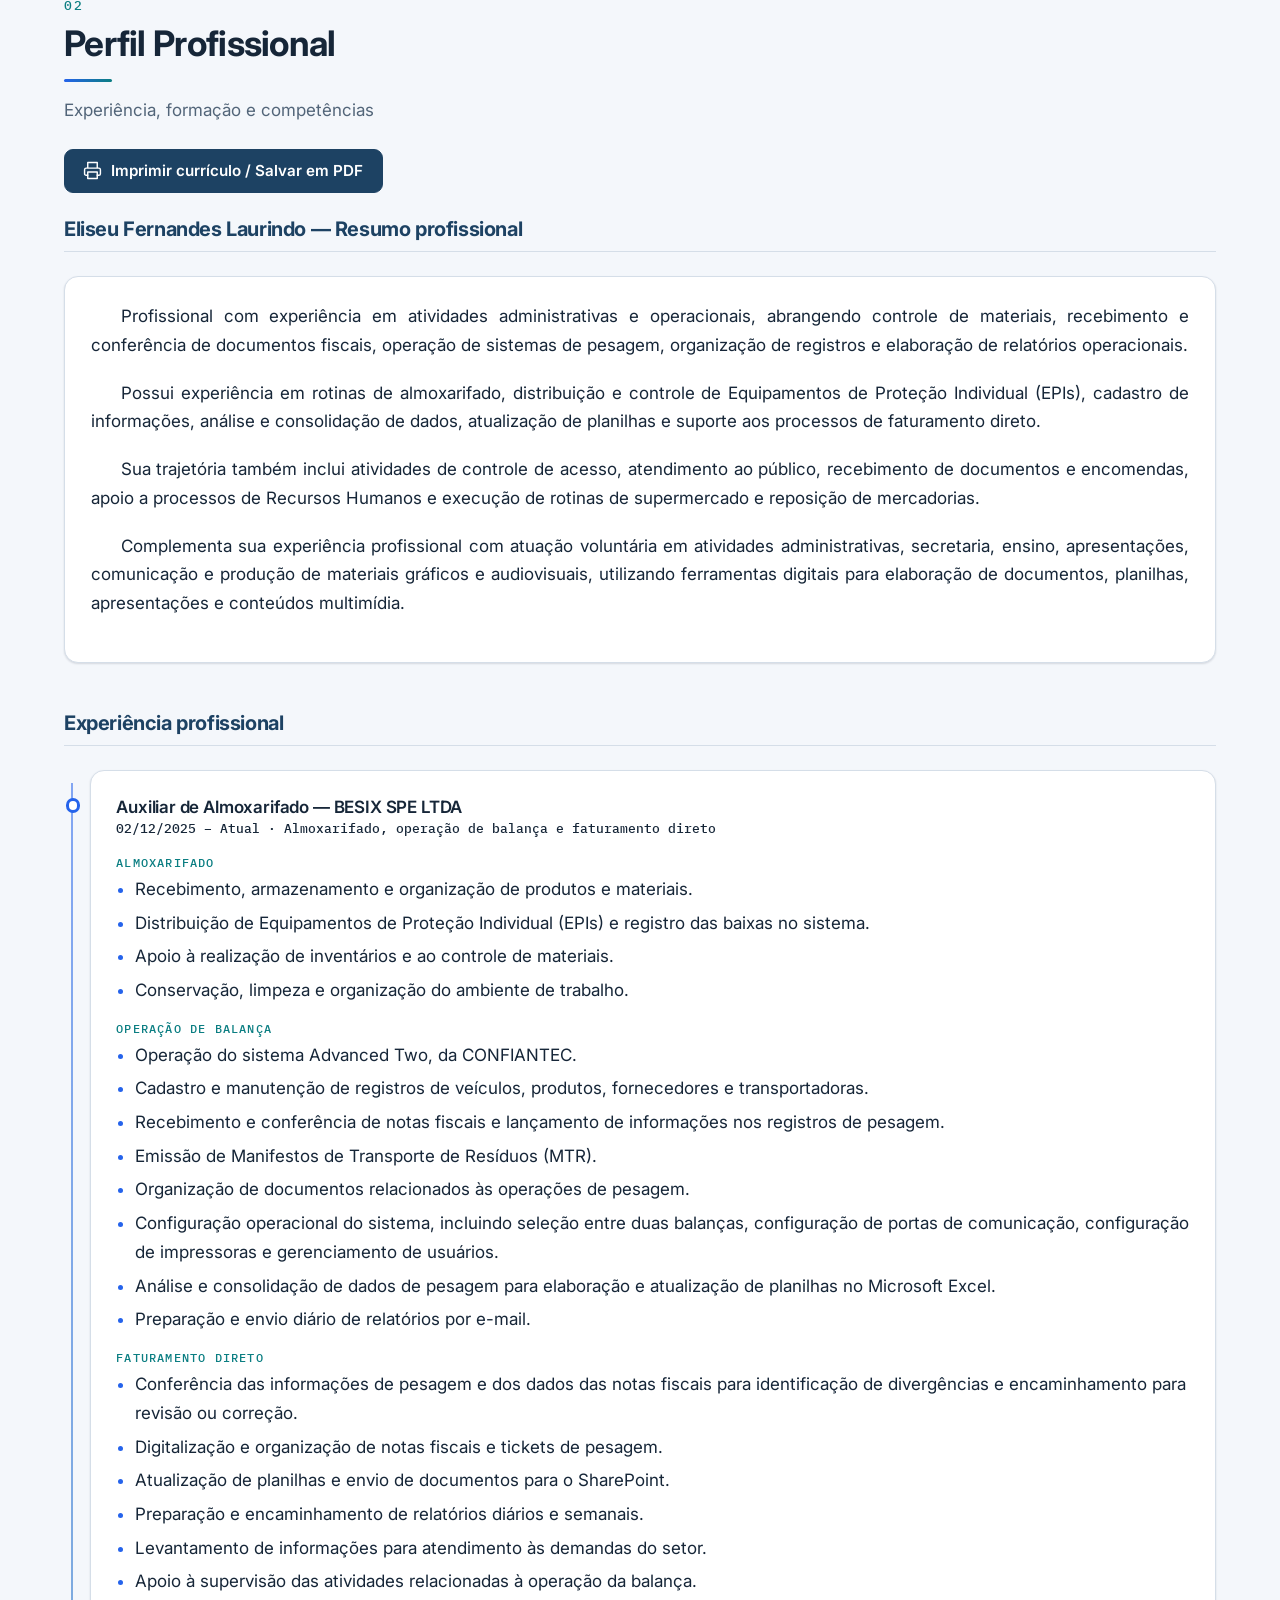
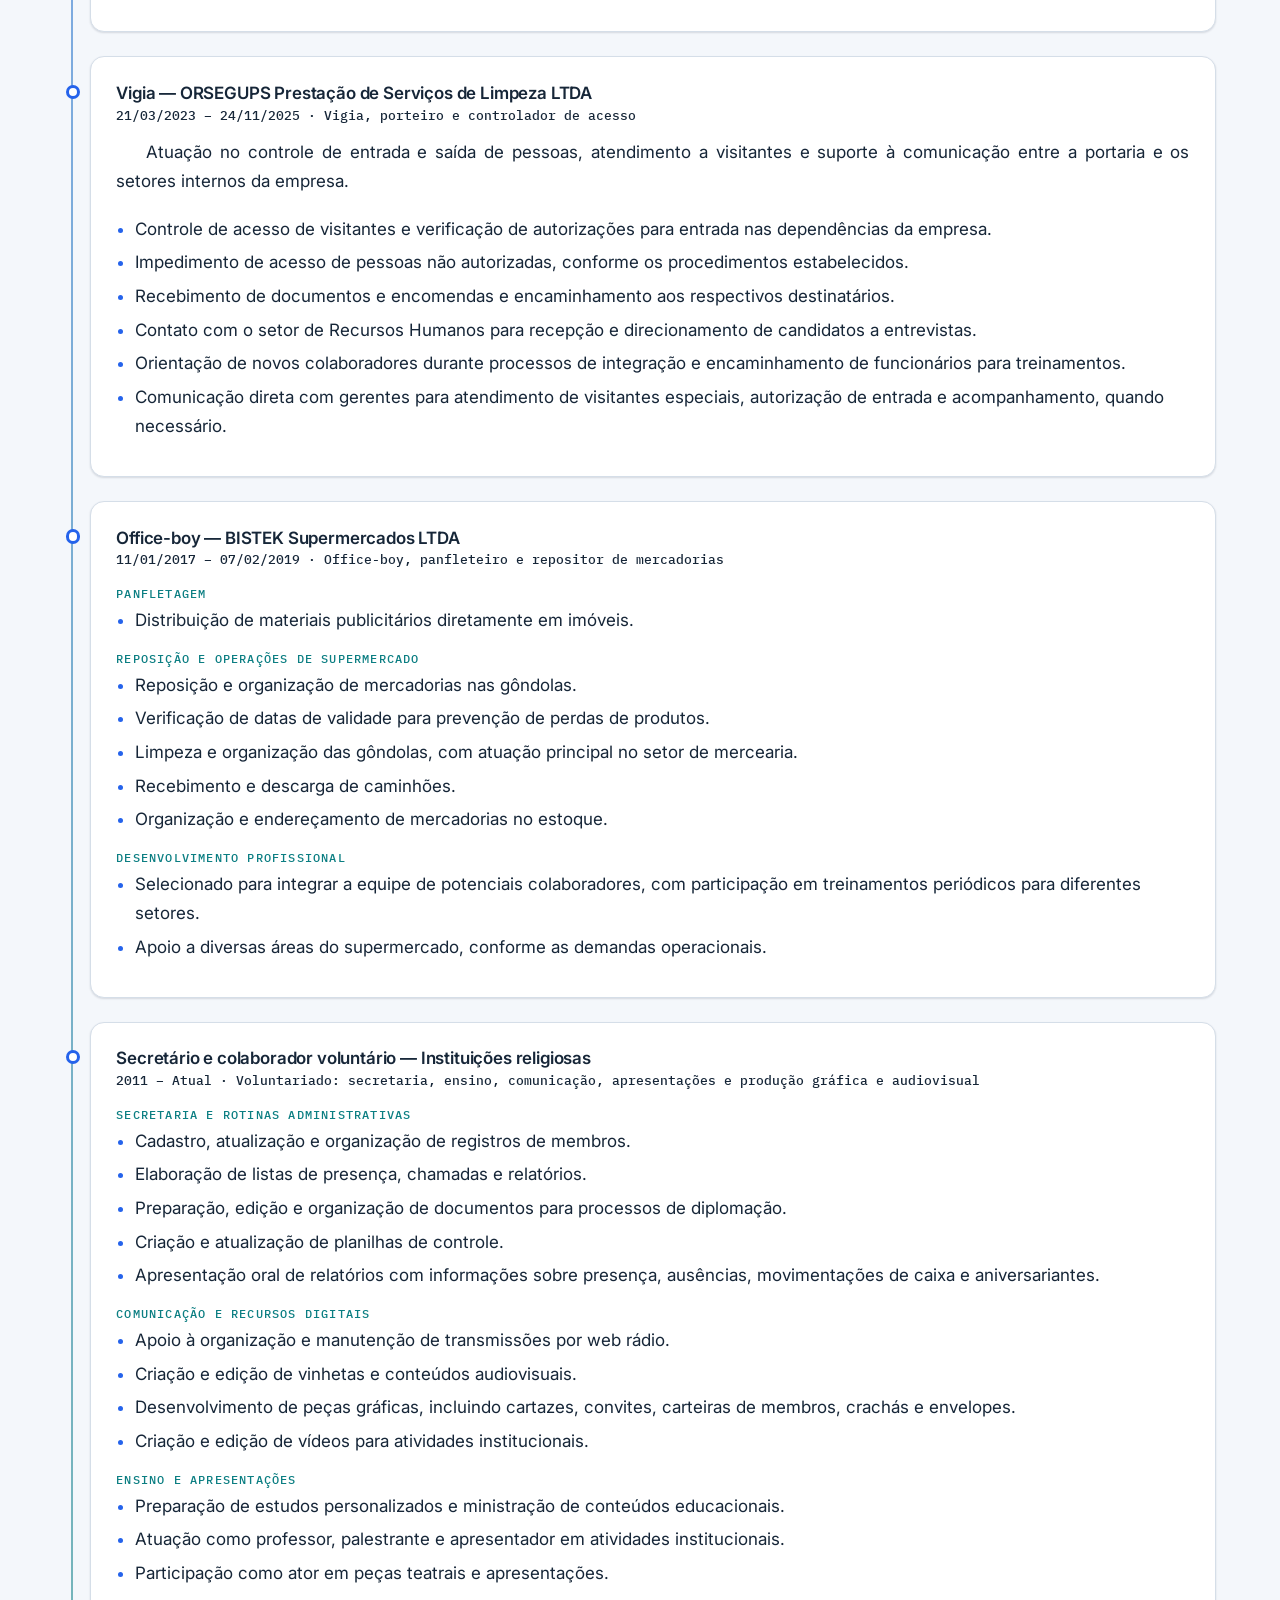
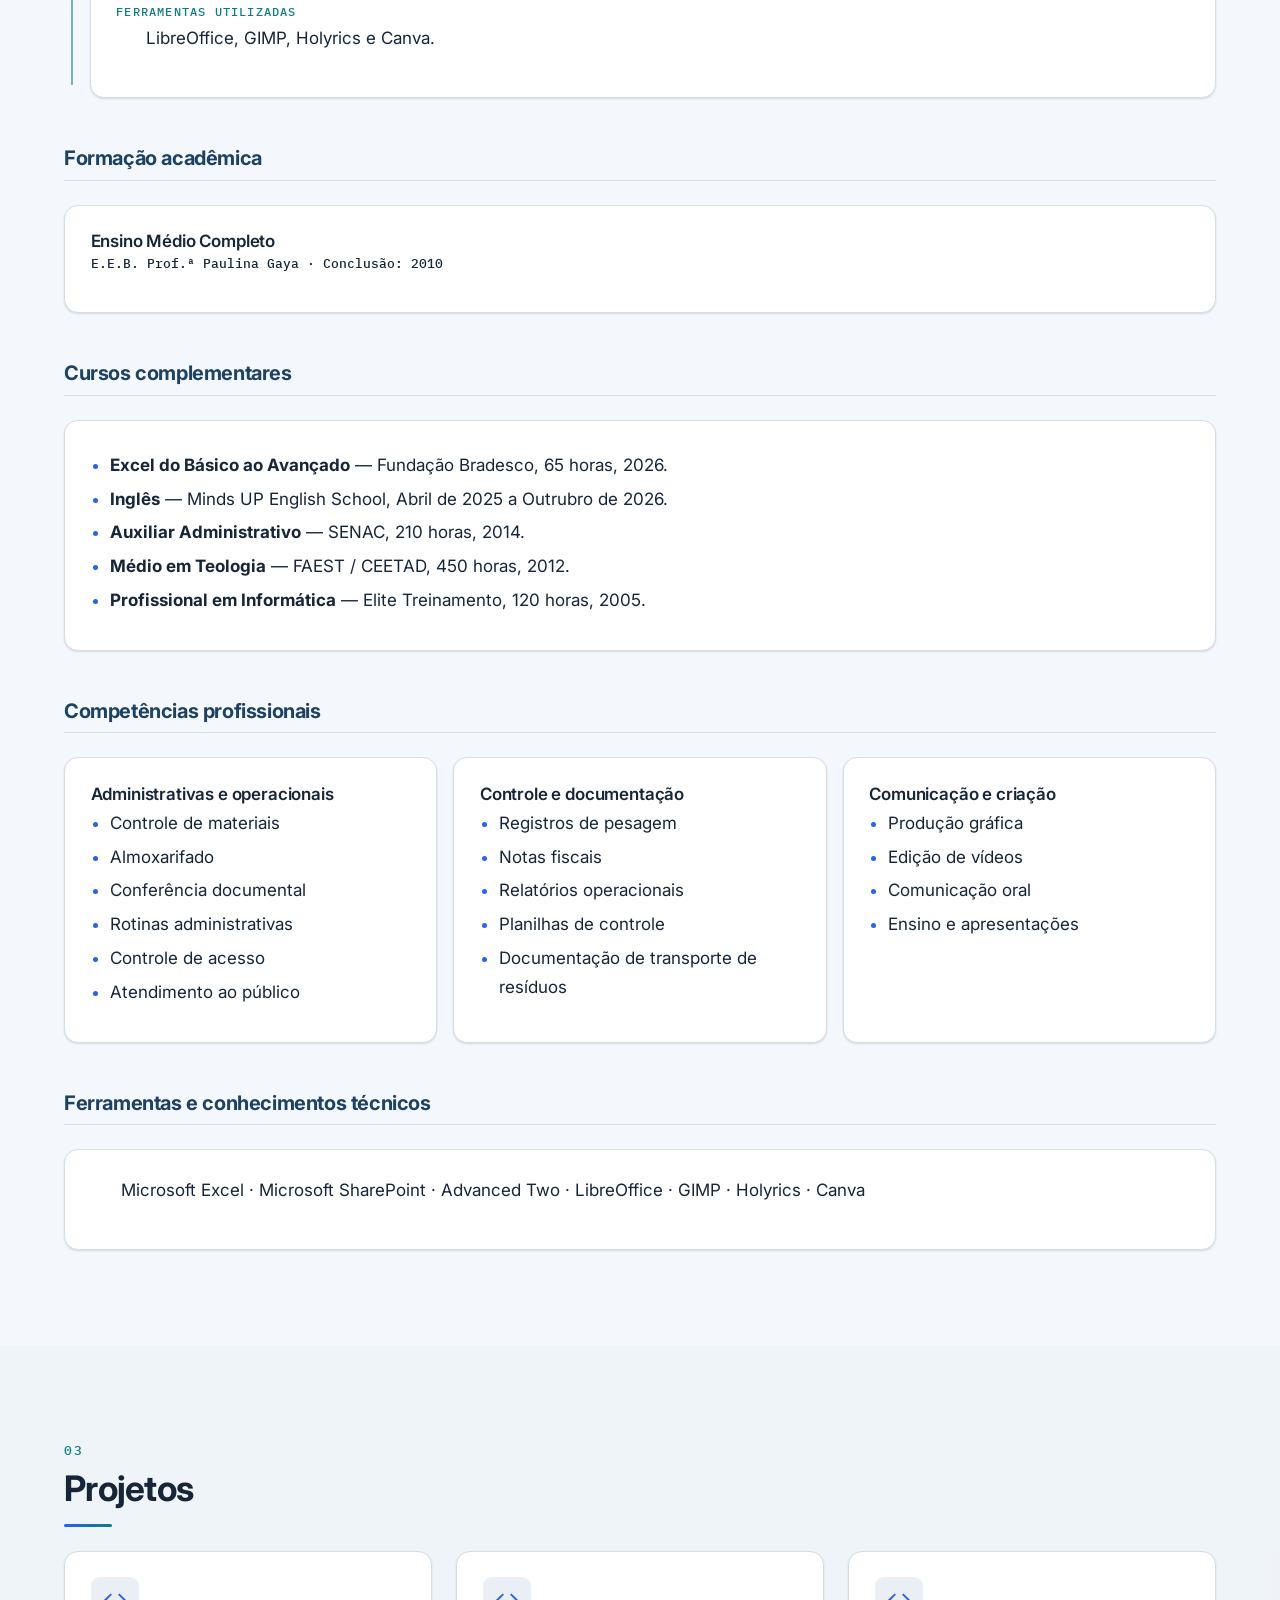
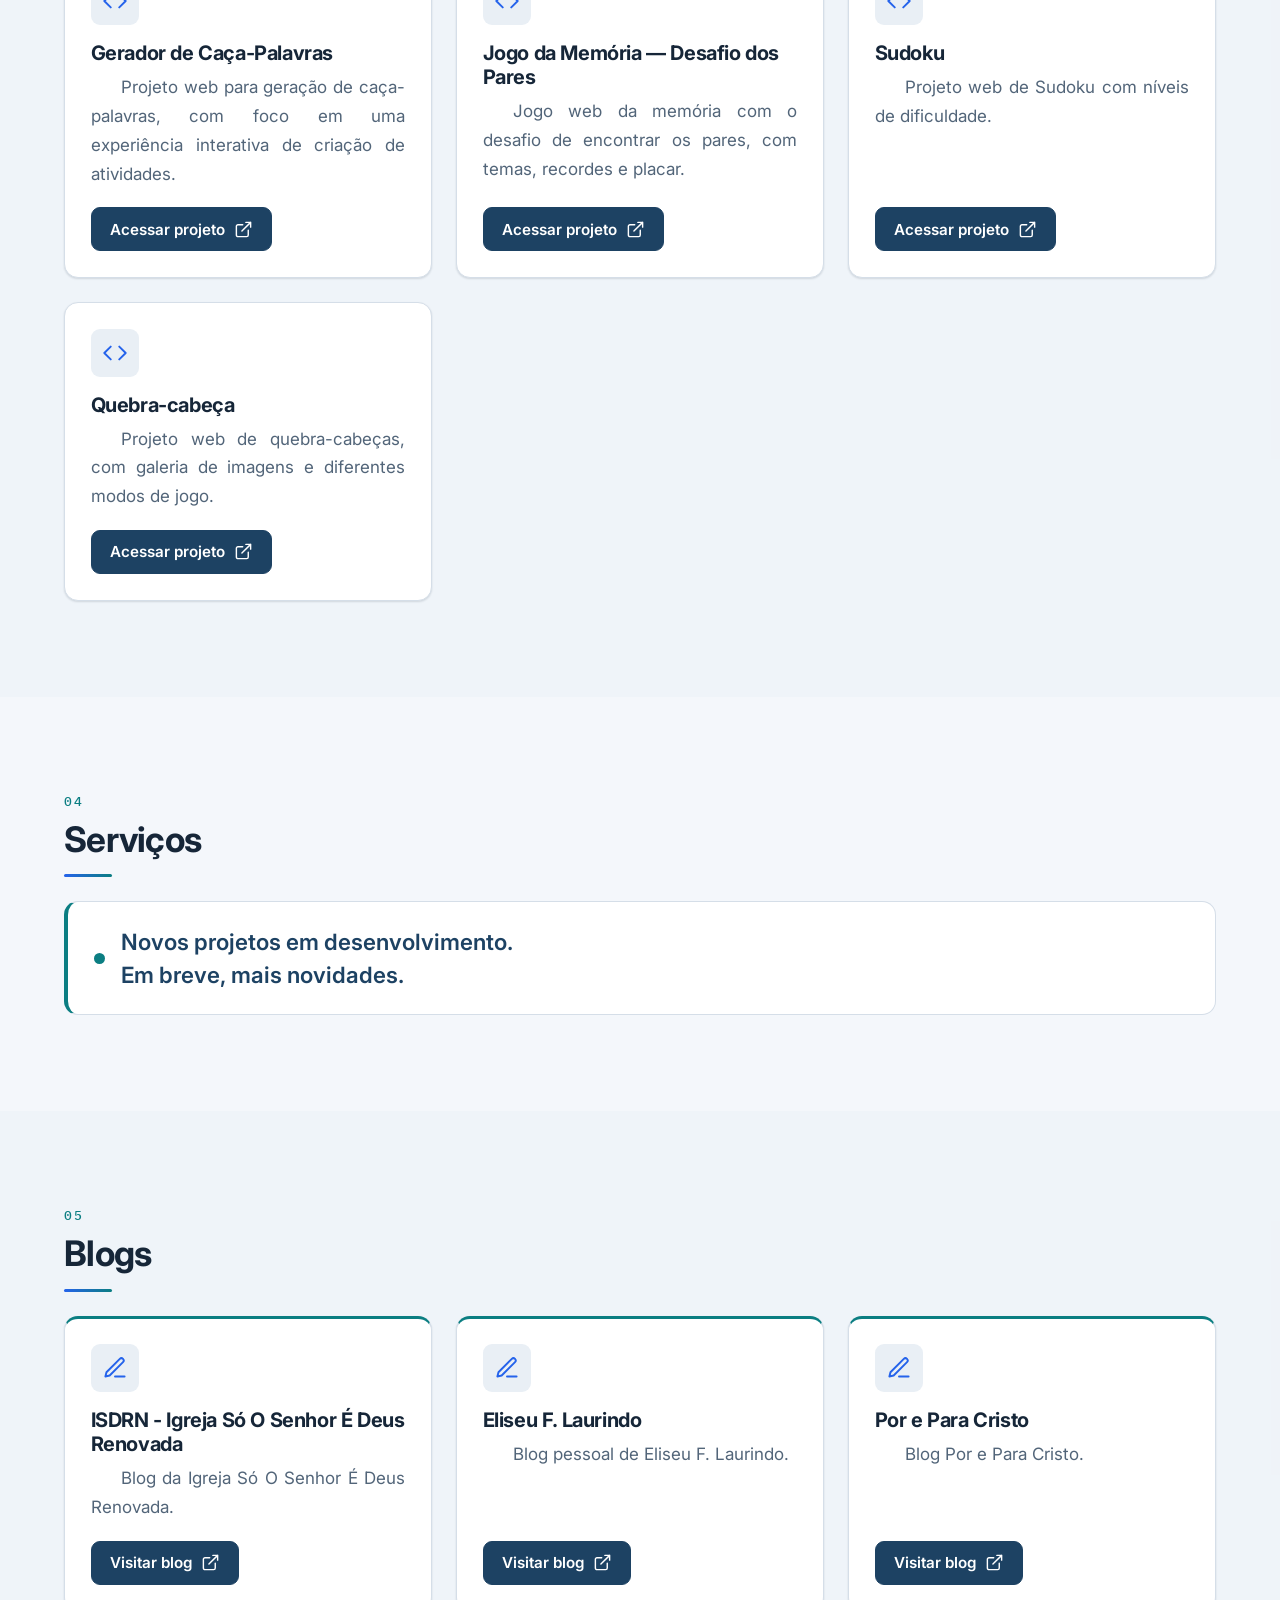
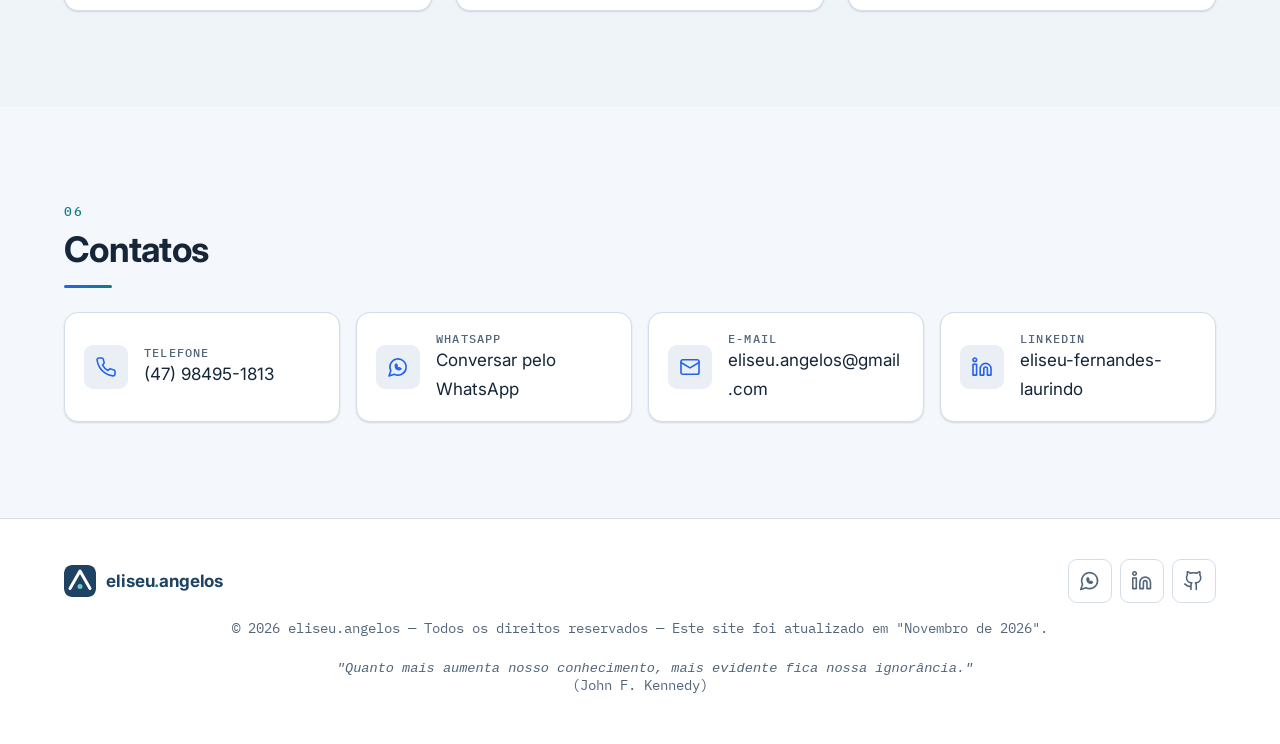
==== commit 97018bd8: "Format quote in footer with italic style" ====
--- a/index.html
+++ b/index.html
@@ -341,7 +341,7 @@
    <li><a href="https://github.com/eliseuangelos" target="_blank" rel="noopener noreferrer" aria-label="GitHub de Eliseu (abre em nova aba)"><svg class="ic" aria-hidden="true"><use href="#i-gh"/></svg></a></li>
   </ul>
   <p class="copy">&copy; <span id="yr">2026</span> eliseu.angelos &mdash; Todos os direitos reservados &mdash; Este site foi atualizado em "Novembro de 2026".</p>
-  <p class="quotefoot">&quot;Quanto mais aumenta nosso conhecimento, mais evidente fica nossa ignorância.&quot;<br />(John F. Kennedy)</p>
+  <p class="quotefoot"><span class="italic">&quot;Quanto mais aumenta nosso conhecimento, mais evidente fica nossa ignorância.&quot;</span><br />(John F. Kennedy)</p>
  </div>
 </footer>
 
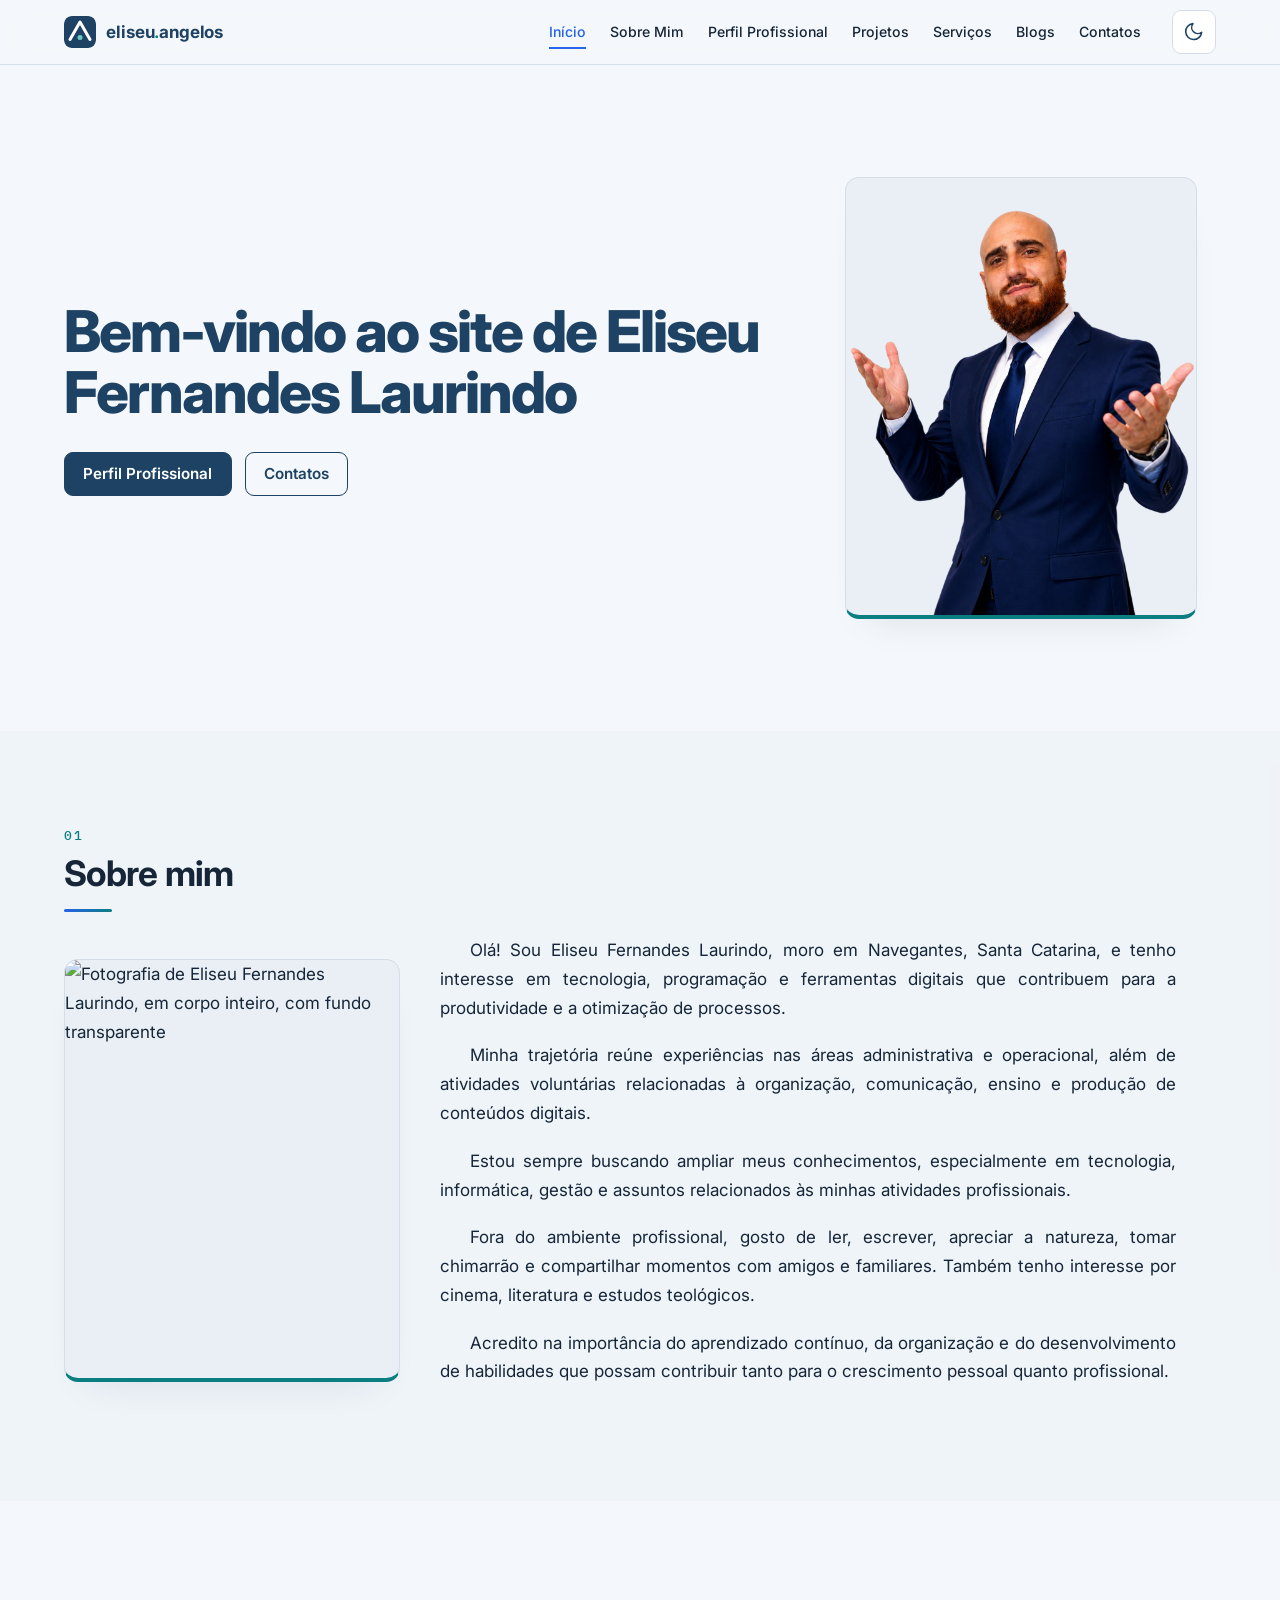
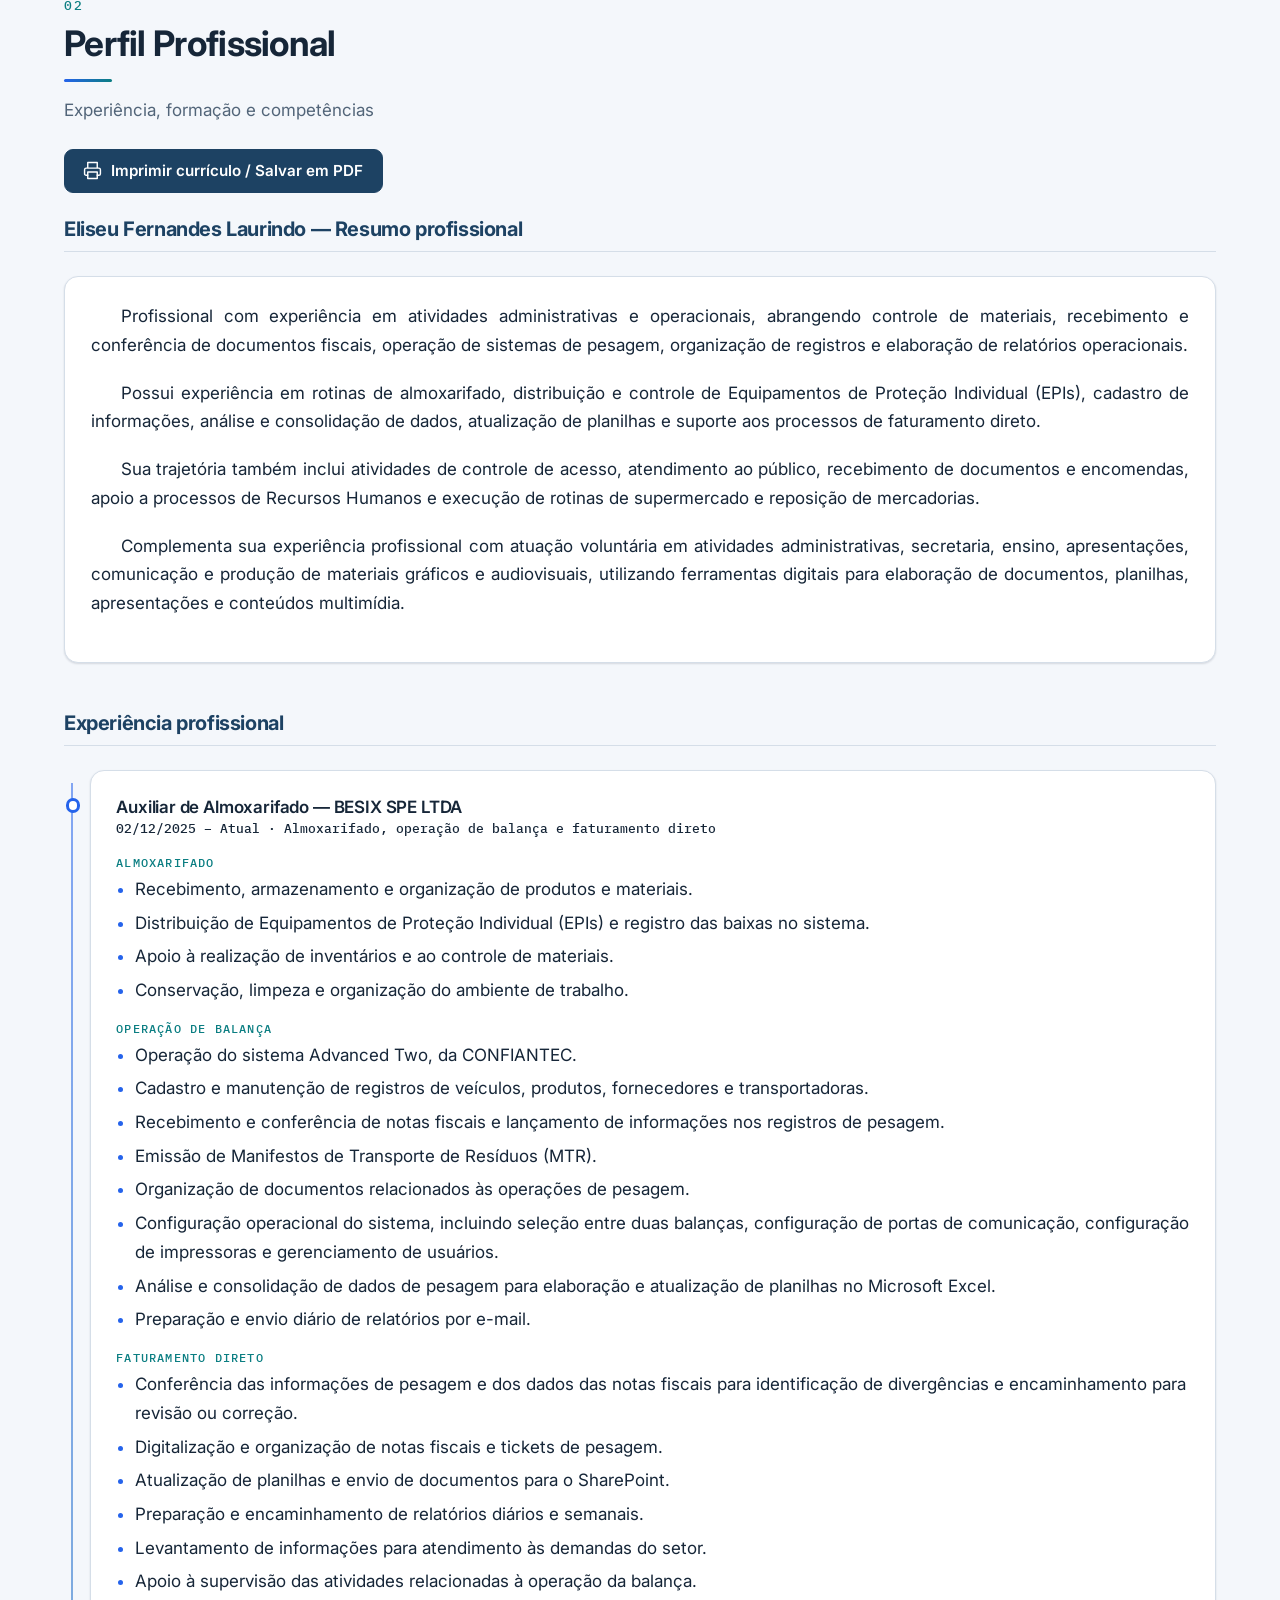
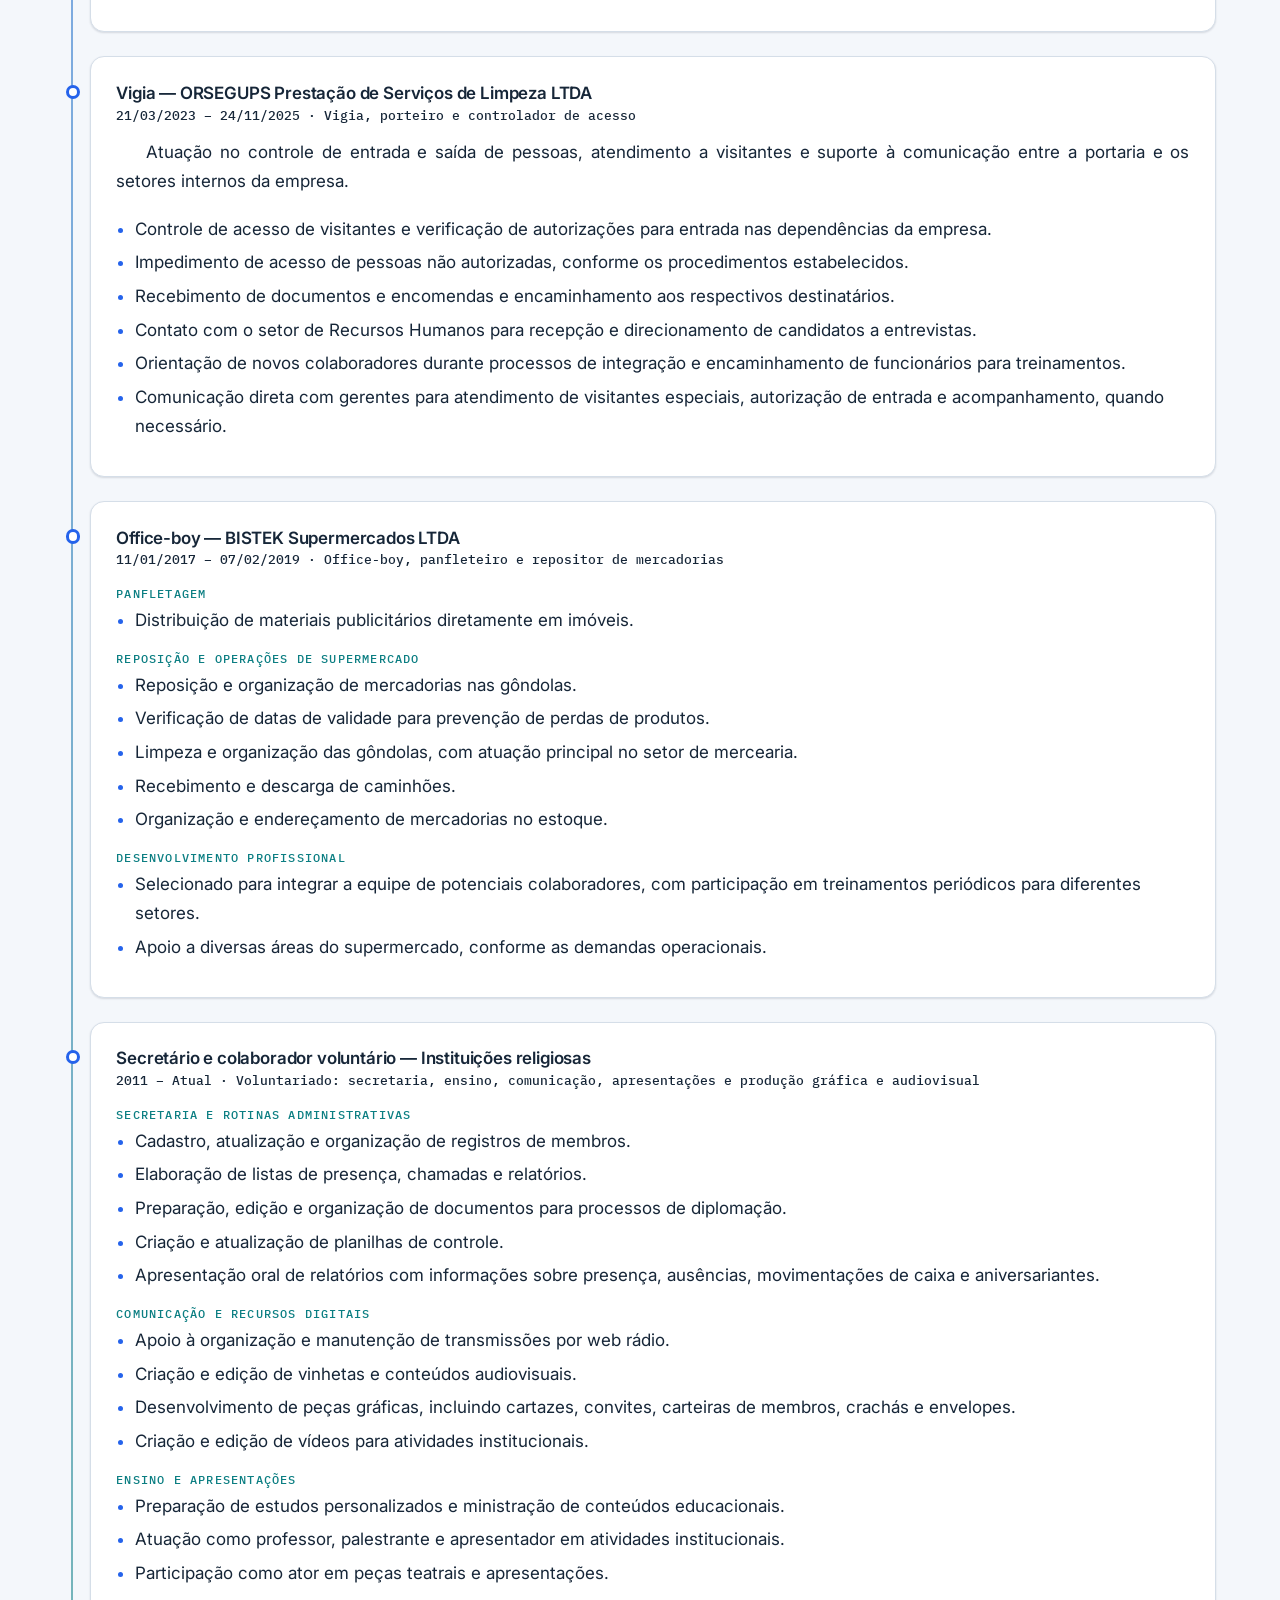
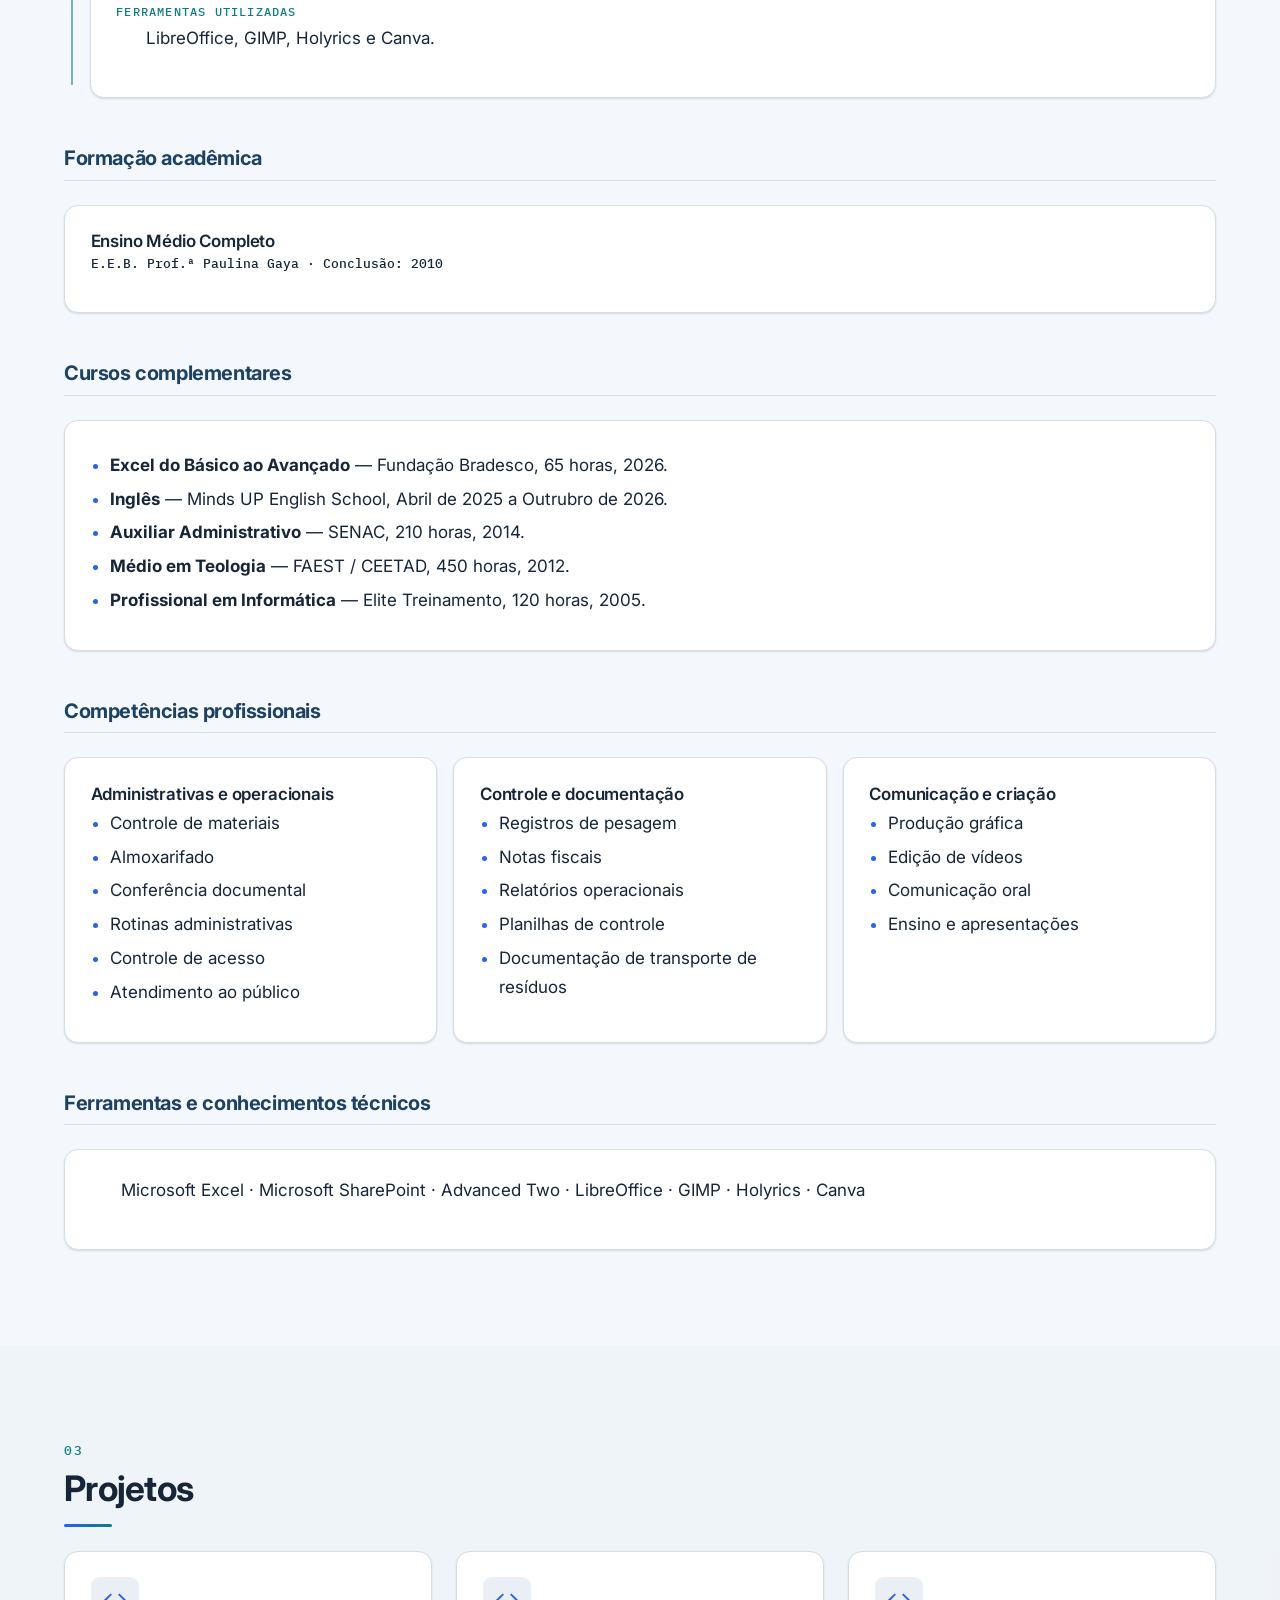
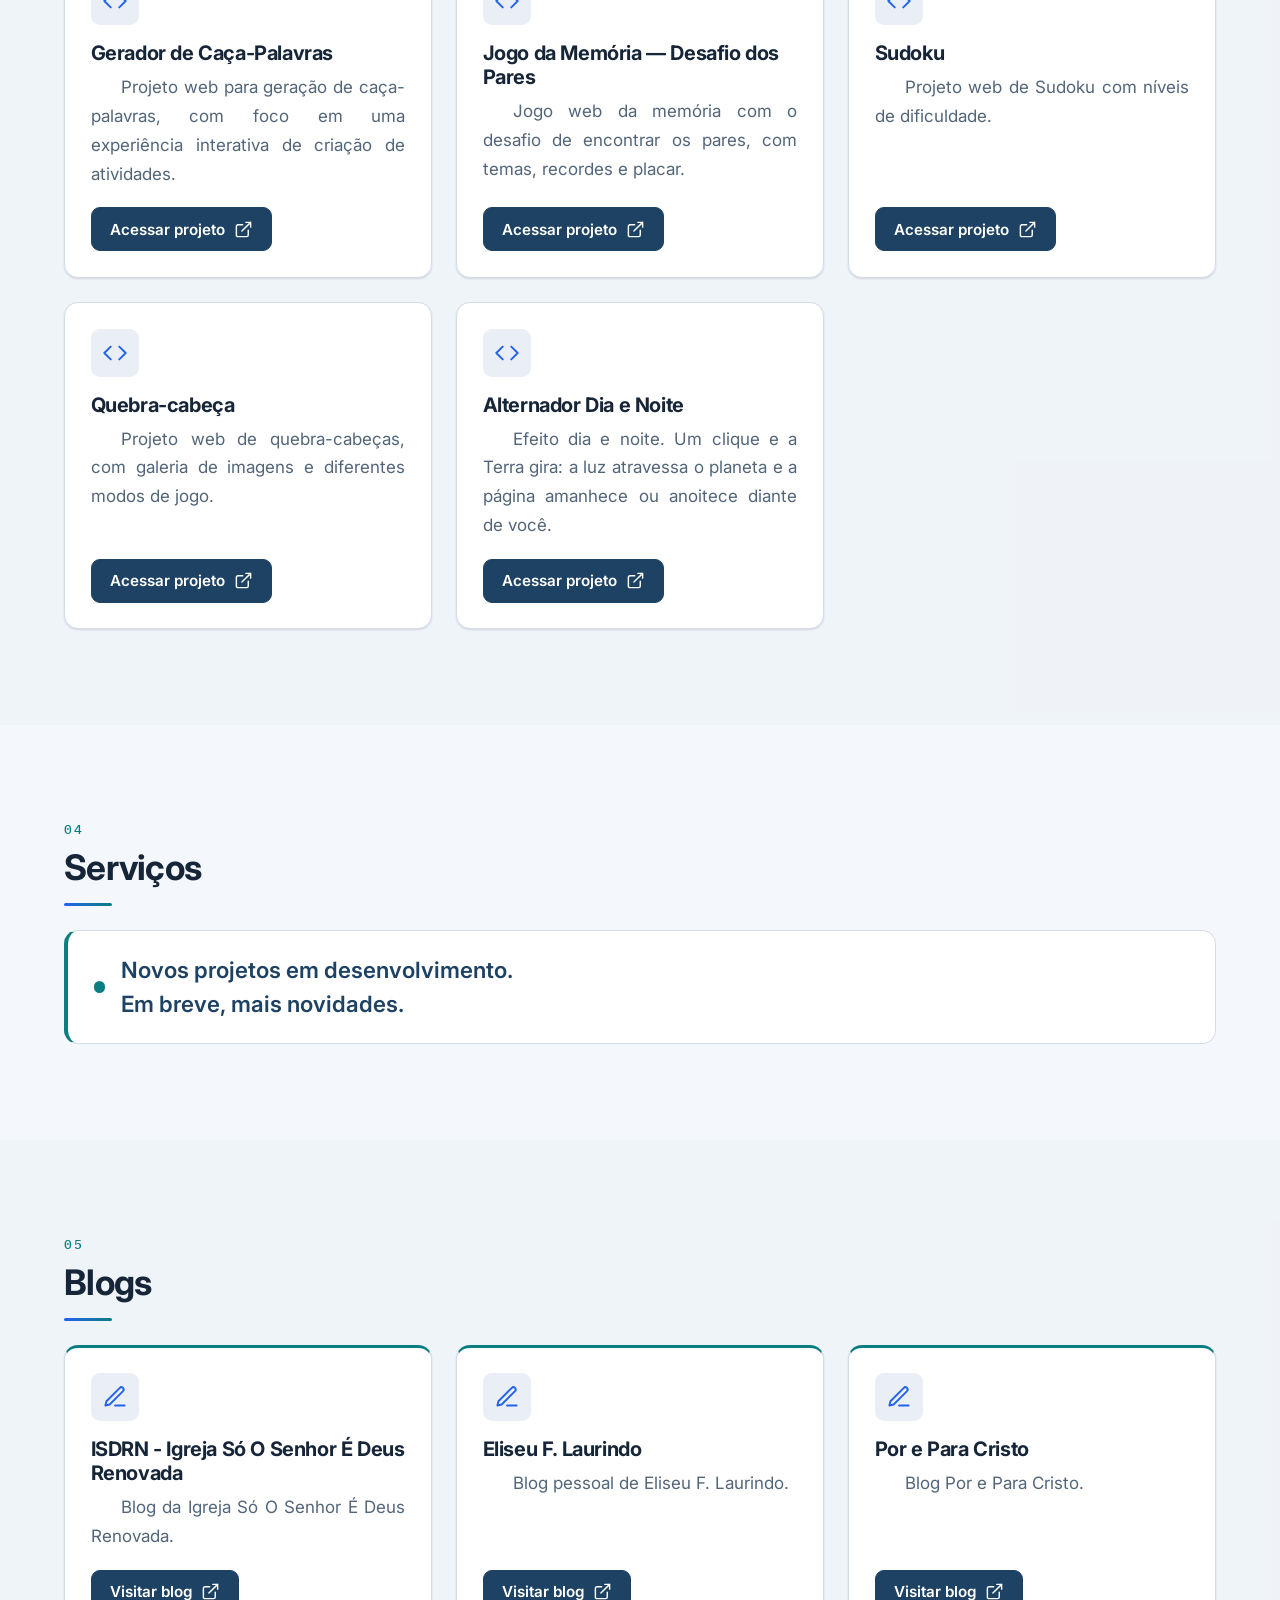
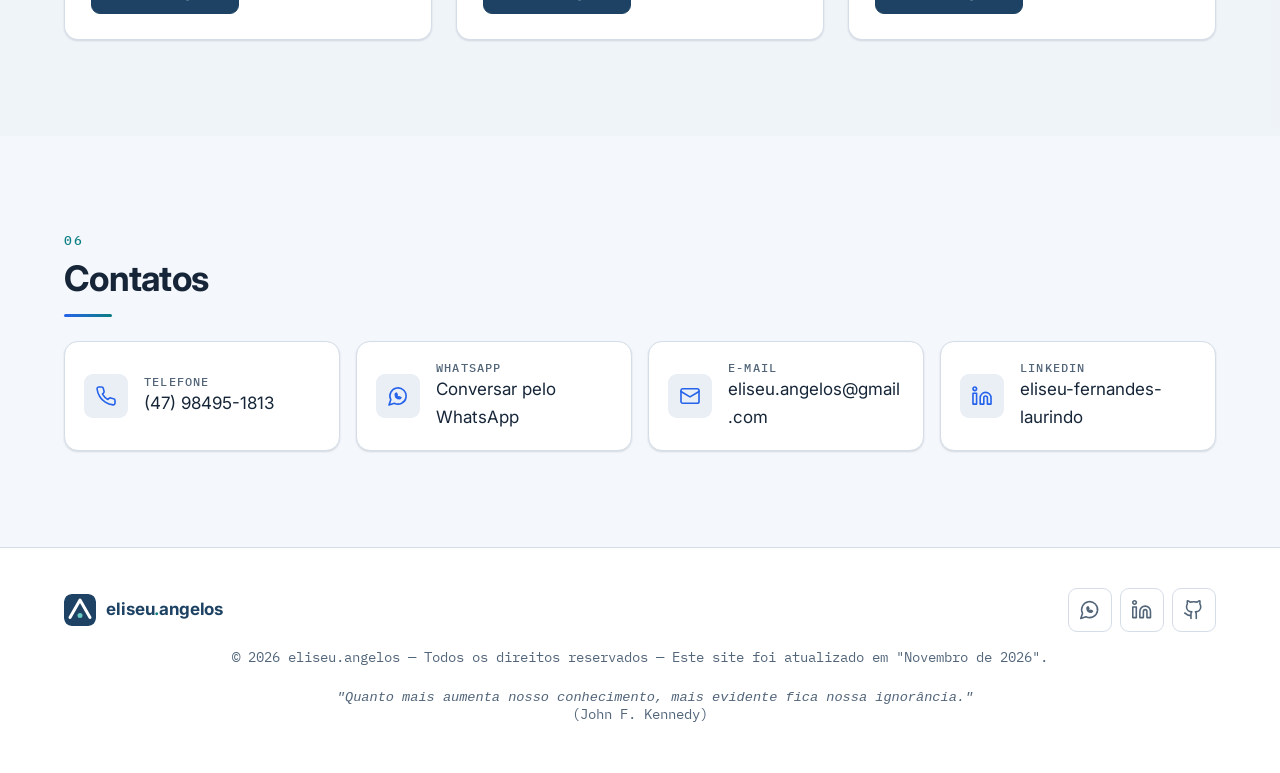
==== commit 6ec8c3c5: "Add new project section for 'Alternador Dia e Noite'" ====
--- a/index.html
+++ b/index.html
@@ -282,6 +282,12 @@
     <p>Projeto web de quebra-cabeças, com galeria de imagens e diferentes modos de jogo.</p>
     <a class="btn" href="https://eliseuangelos.github.io/quebra-cabeca/" target="_blank" rel="noopener noreferrer">Acessar projeto<span class="sr"> Quebra-cabeça (abre em nova aba)</span><svg class="ic" aria-hidden="true"><use href="#i-ext"/></svg></a>
    </article>
+   <article class="card rv">
+    <svg class="ic big" viewBox="0 0 24 24" aria-hidden="true"><path d="m16 18 6-6-6-6M8 6l-6 6 6 6"/></svg>
+    <h3>Alternador Dia e Noite</h3>
+    <p>Efeito dia e noite. Um clique e a Terra gira: a luz atravessa o planeta e a página amanhece ou anoitece diante de você.</p>
+    <a class="btn" href="https://eliseuangelos.github.io/day-night-experience/" target="_blank" rel="noopener noreferrer">Acessar projeto<span class="sr"> Alternador Dia e Noite</span><svg class="ic" aria-hidden="true"><use href="#i-ext"/></svg></a>
+   </article>
   </div>
  </div>
 </section>
@@ -340,7 +346,7 @@
    <li><a href="https://linkedin.com/in/eliseu-fernandes-laurindo" target="_blank" rel="noopener noreferrer" aria-label="LinkedIn de Eliseu (abre em nova aba)"><svg class="ic" aria-hidden="true"><use href="#i-in"/></svg></a></li>
    <li><a href="https://github.com/eliseuangelos" target="_blank" rel="noopener noreferrer" aria-label="GitHub de Eliseu (abre em nova aba)"><svg class="ic" aria-hidden="true"><use href="#i-gh"/></svg></a></li>
   </ul>
-  <p class="copy">&copy; <span id="yr">2026</span> eliseu.angelos &mdash; Todos os direitos reservados &mdash; Este site foi atualizado em "Novembro de 2026".</p>
+  <p class="copy">&copy; <span id="yr">2026</span> eliseu.angelos &mdash; Todos os direitos reservados &mdash; Este site foi atualizado em &quot;Novembro de 2026&quot;.</p>
   <p class="quotefoot"><span class="italic">&quot;Quanto mais aumenta nosso conhecimento, mais evidente fica nossa ignorância.&quot;</span><br />(John F. Kennedy)</p>
  </div>
 </footer>
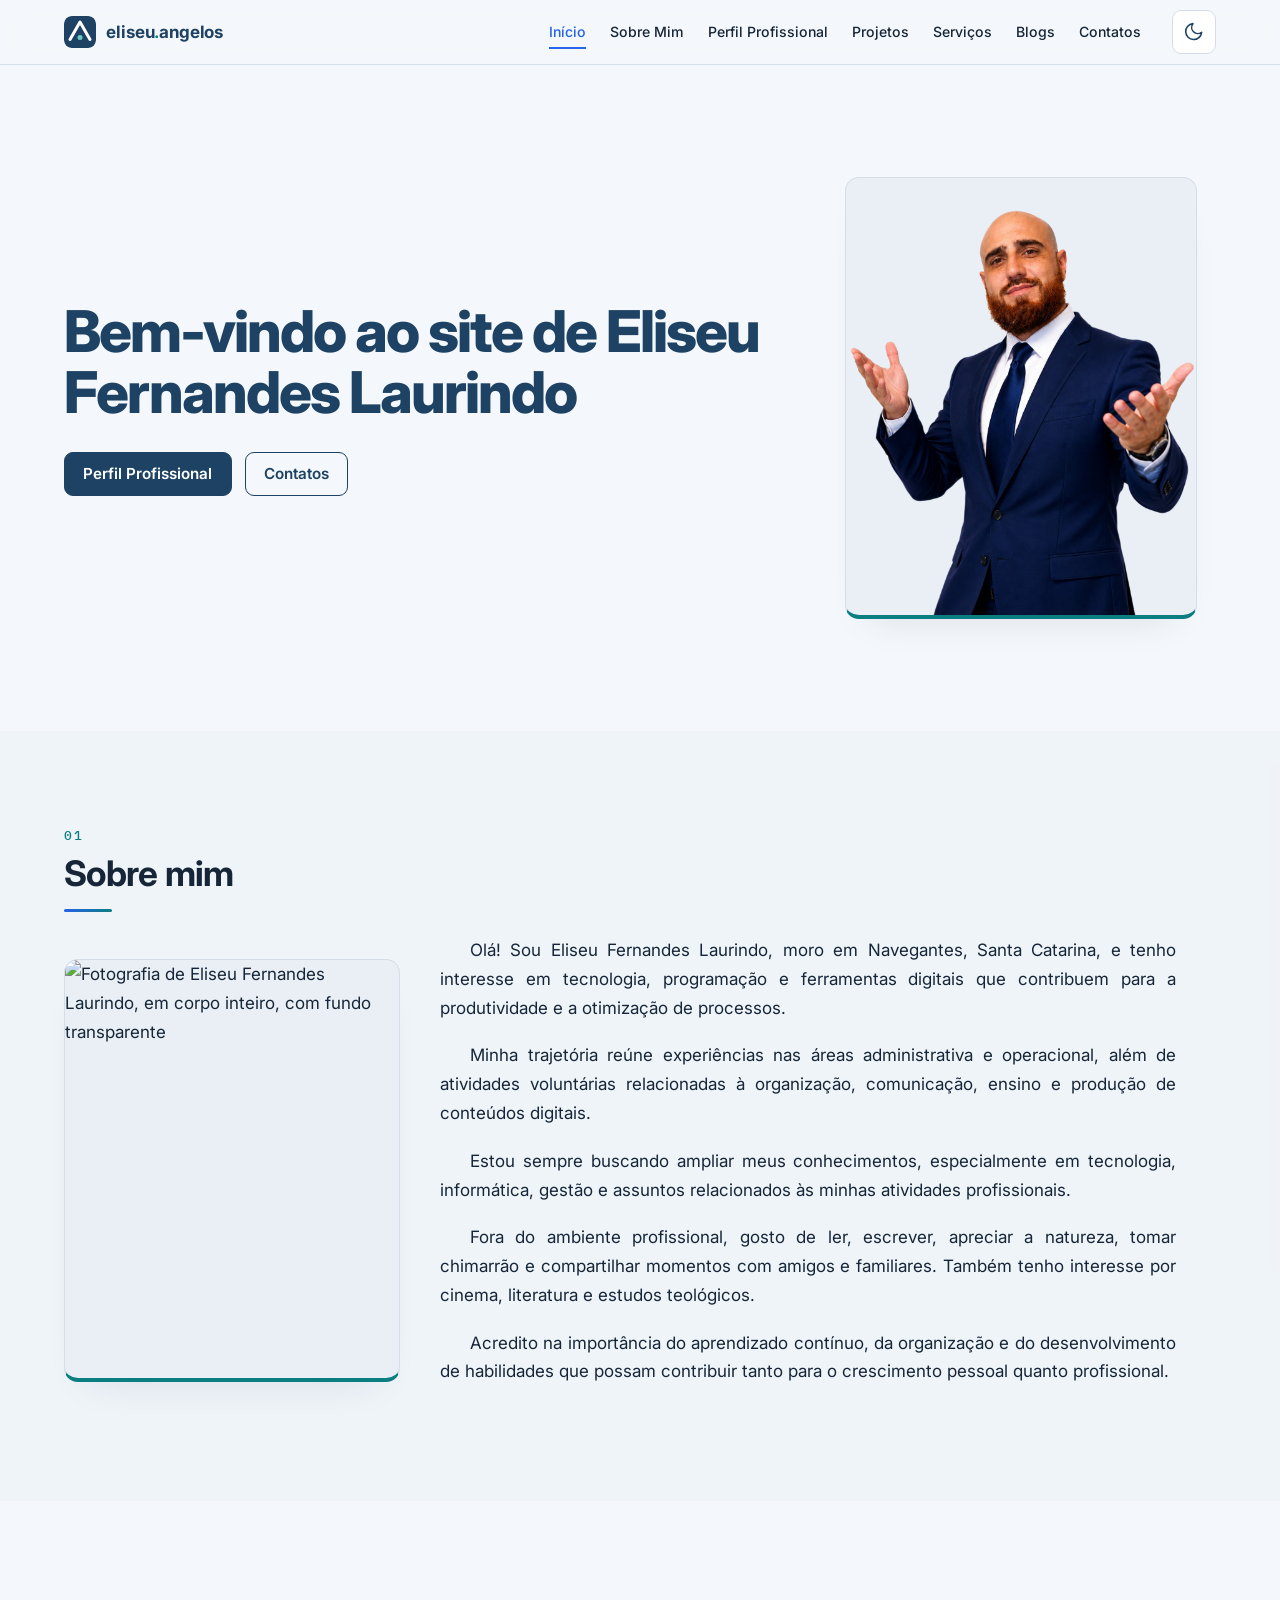
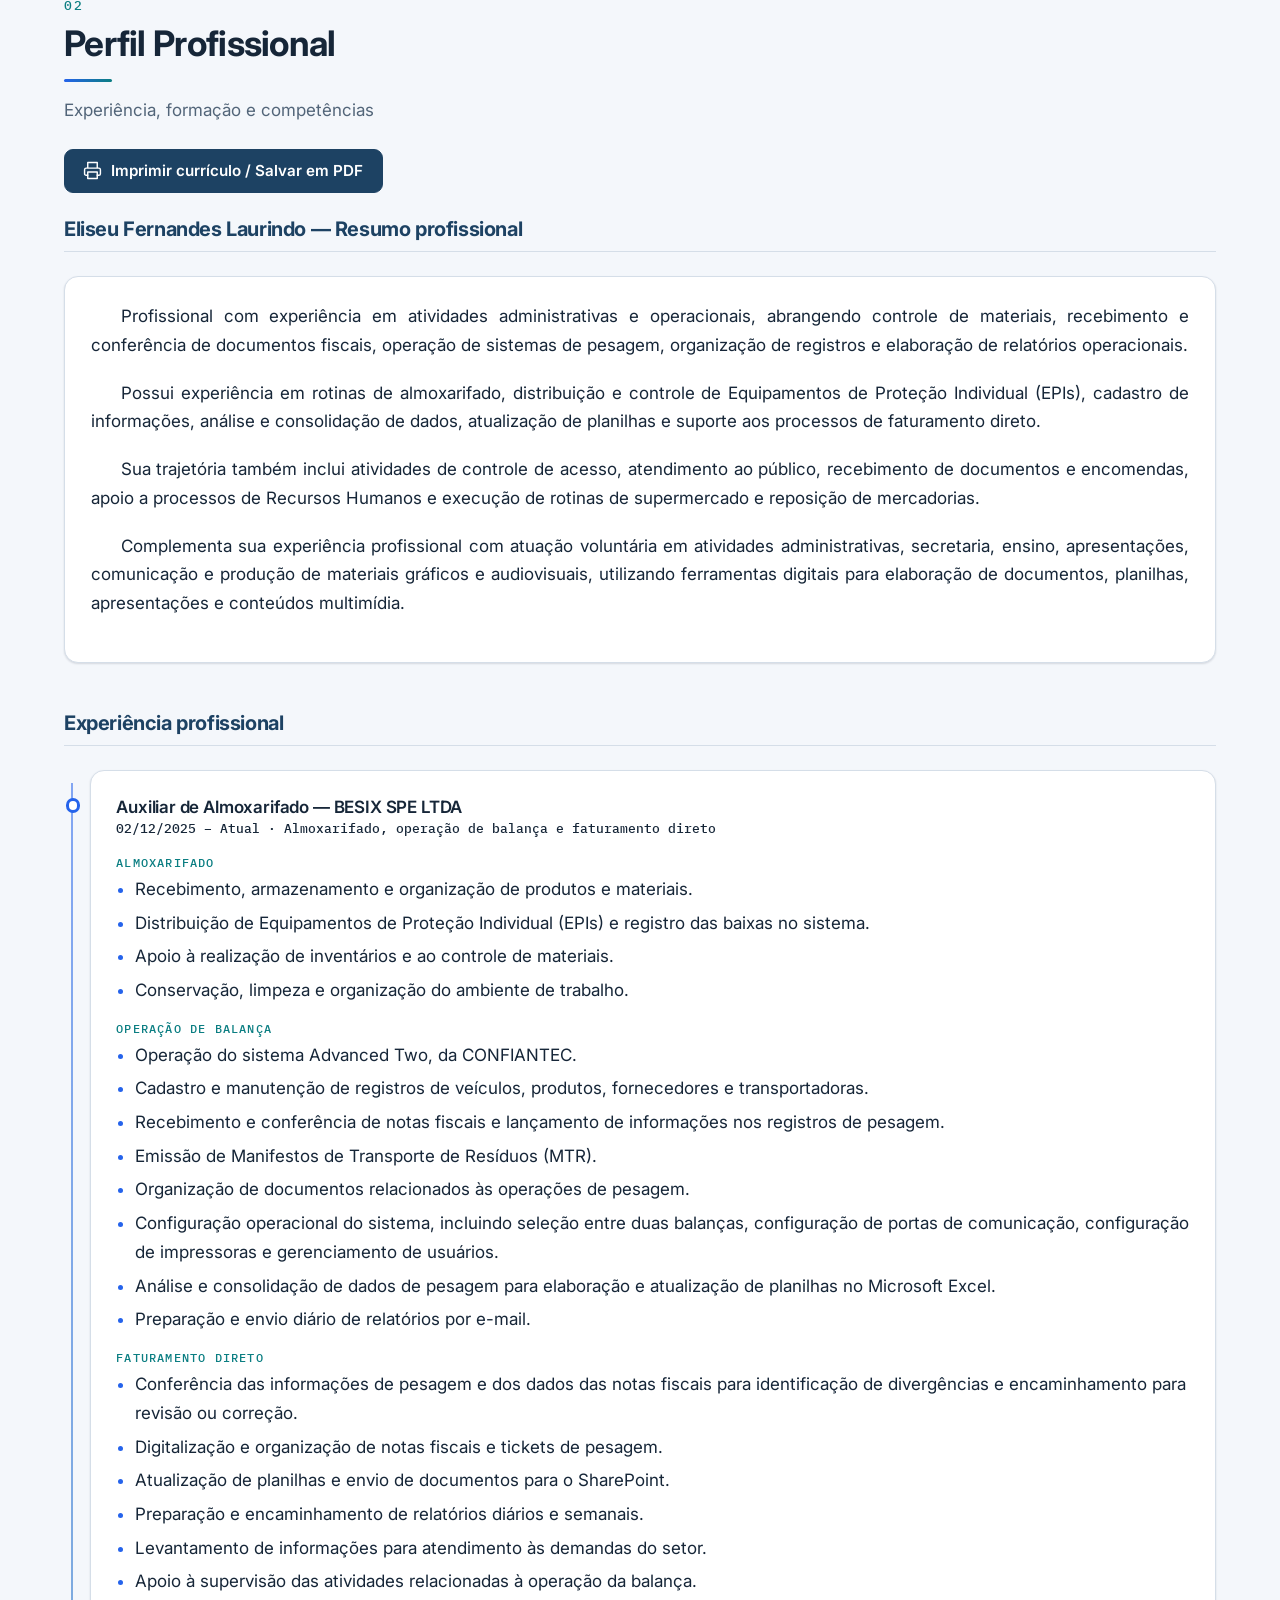
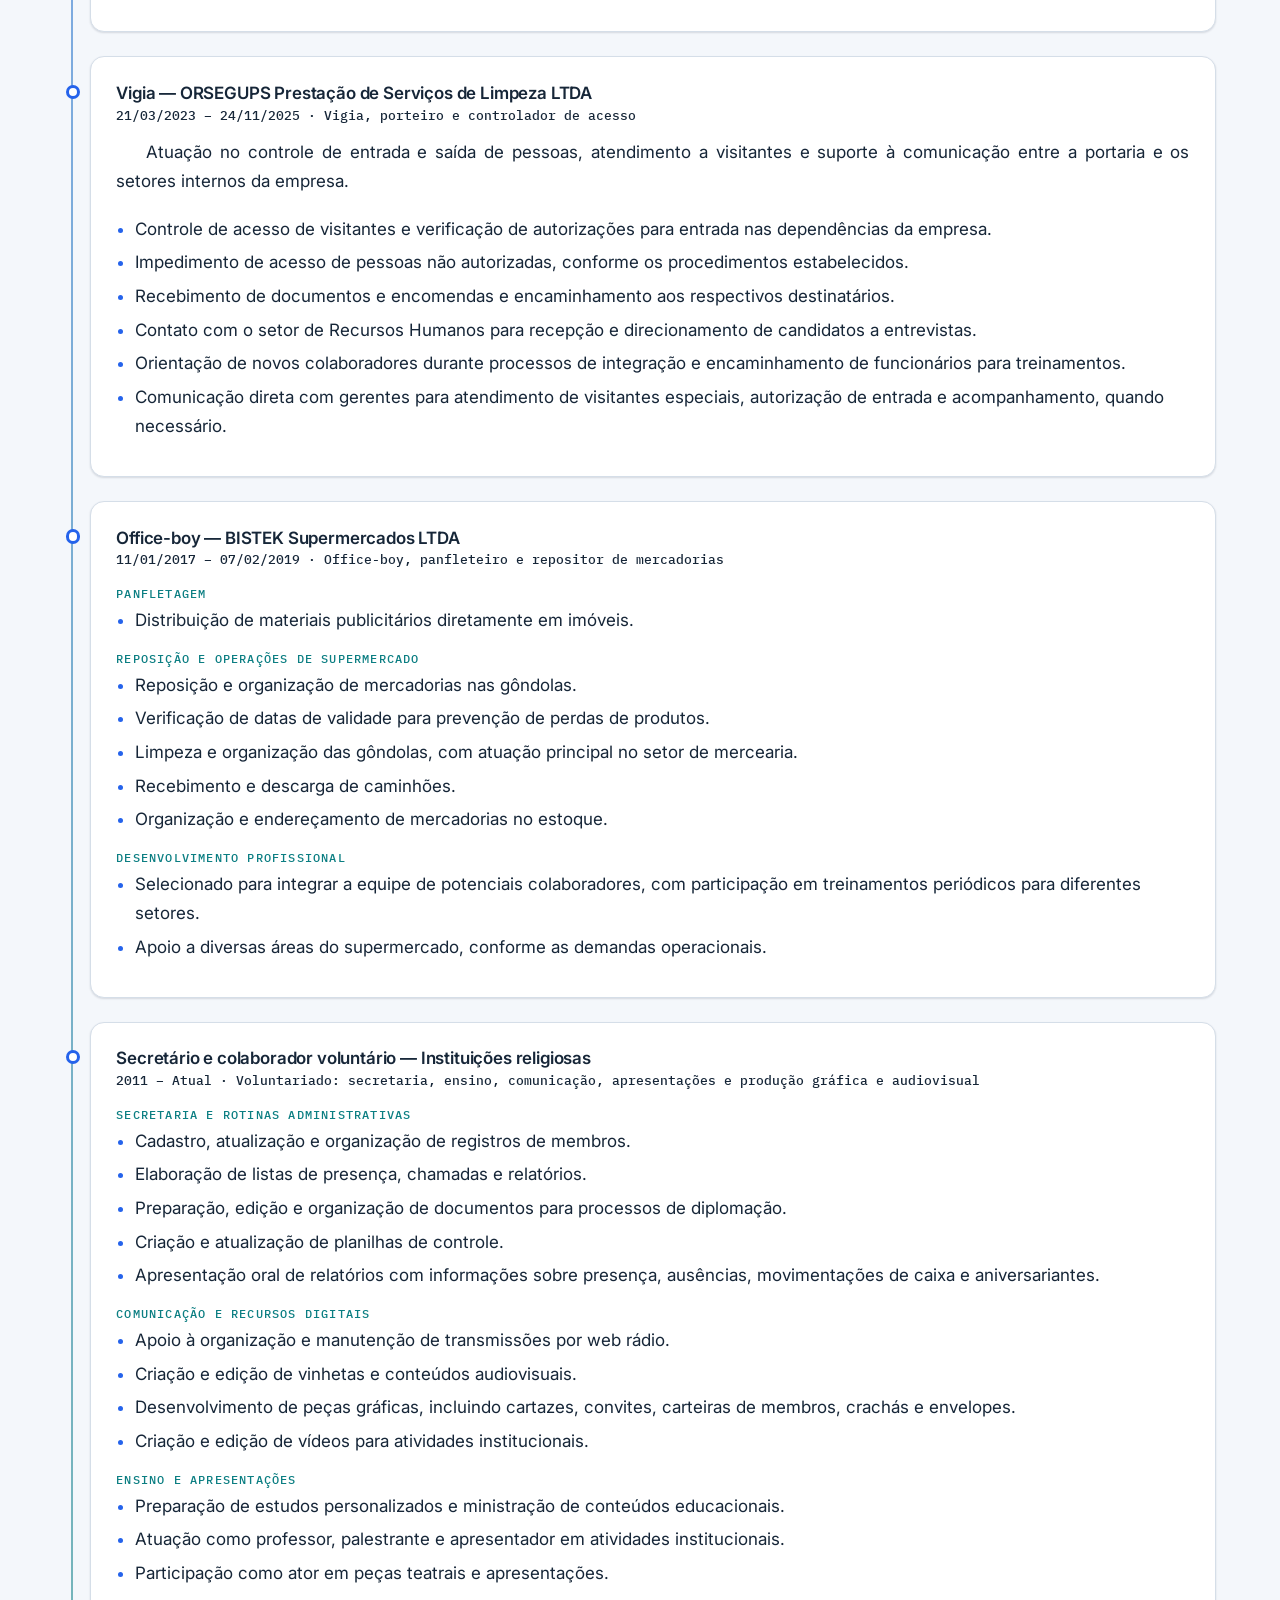
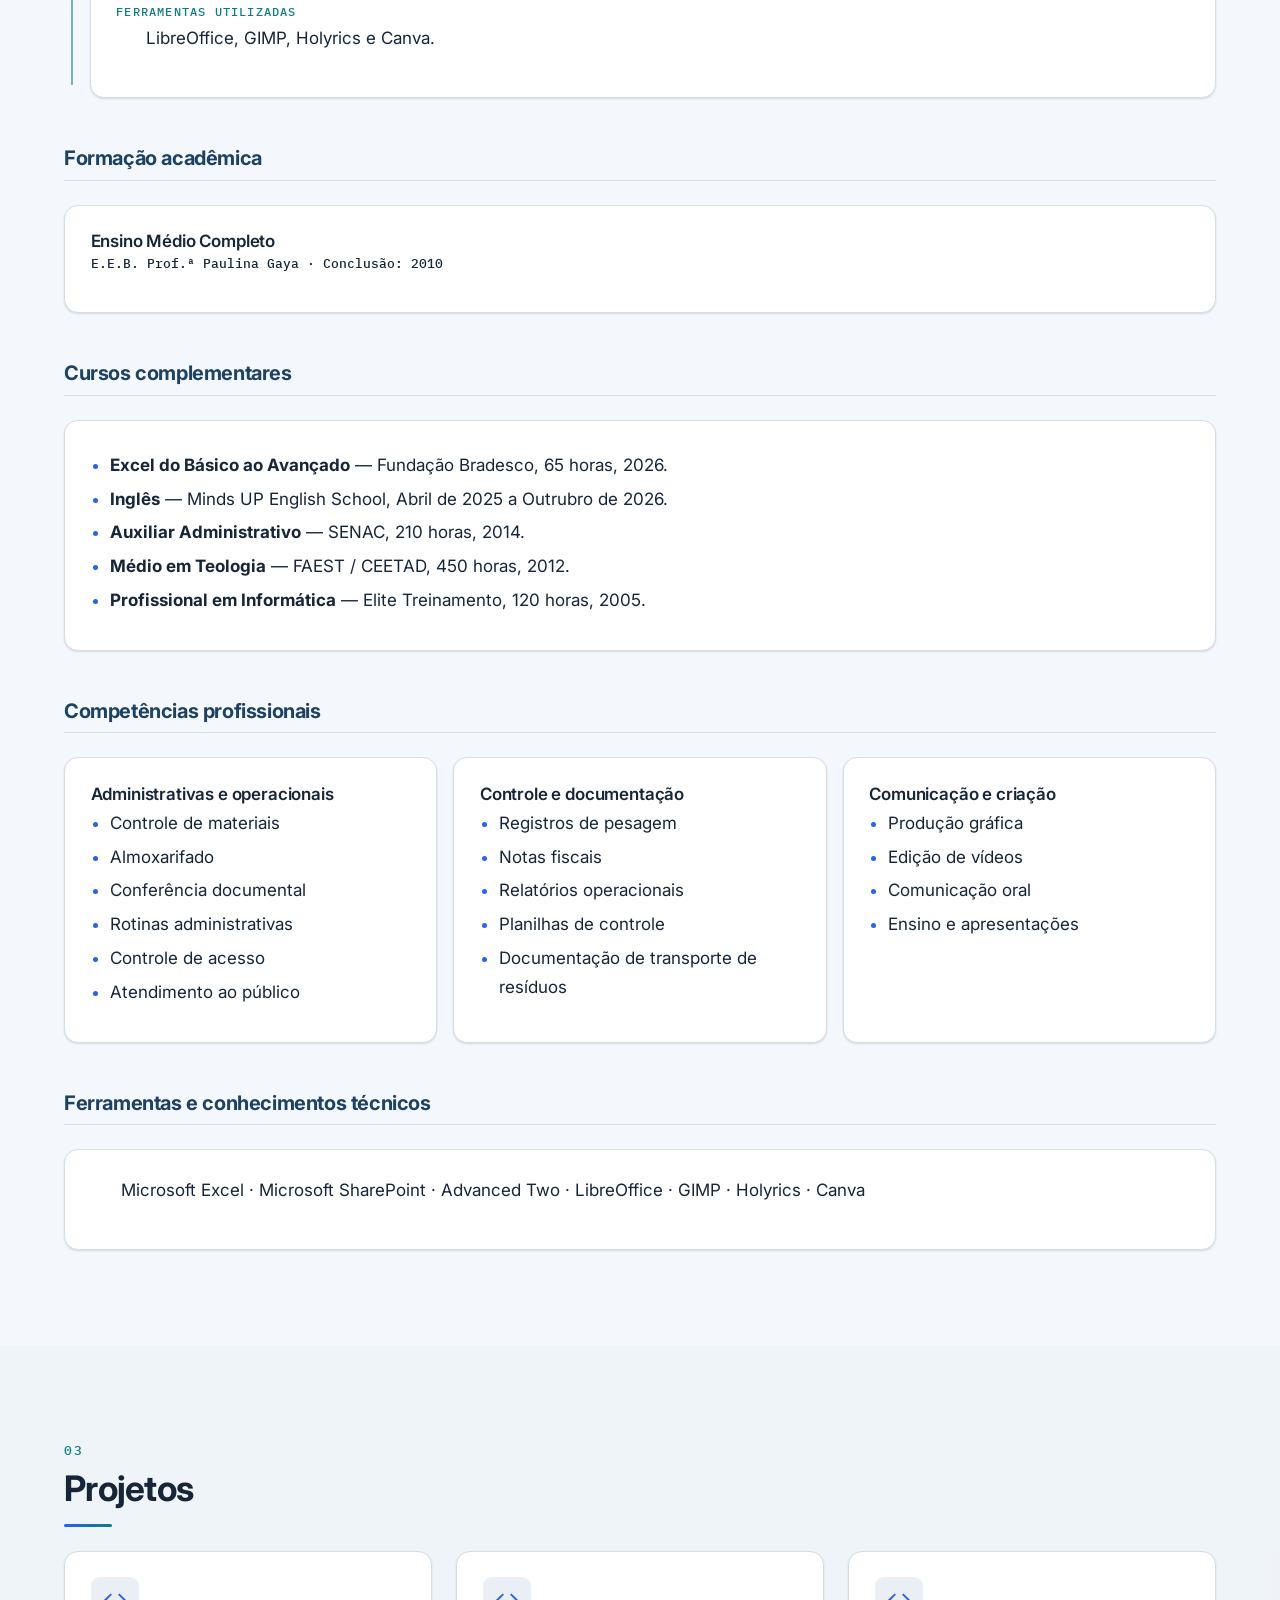
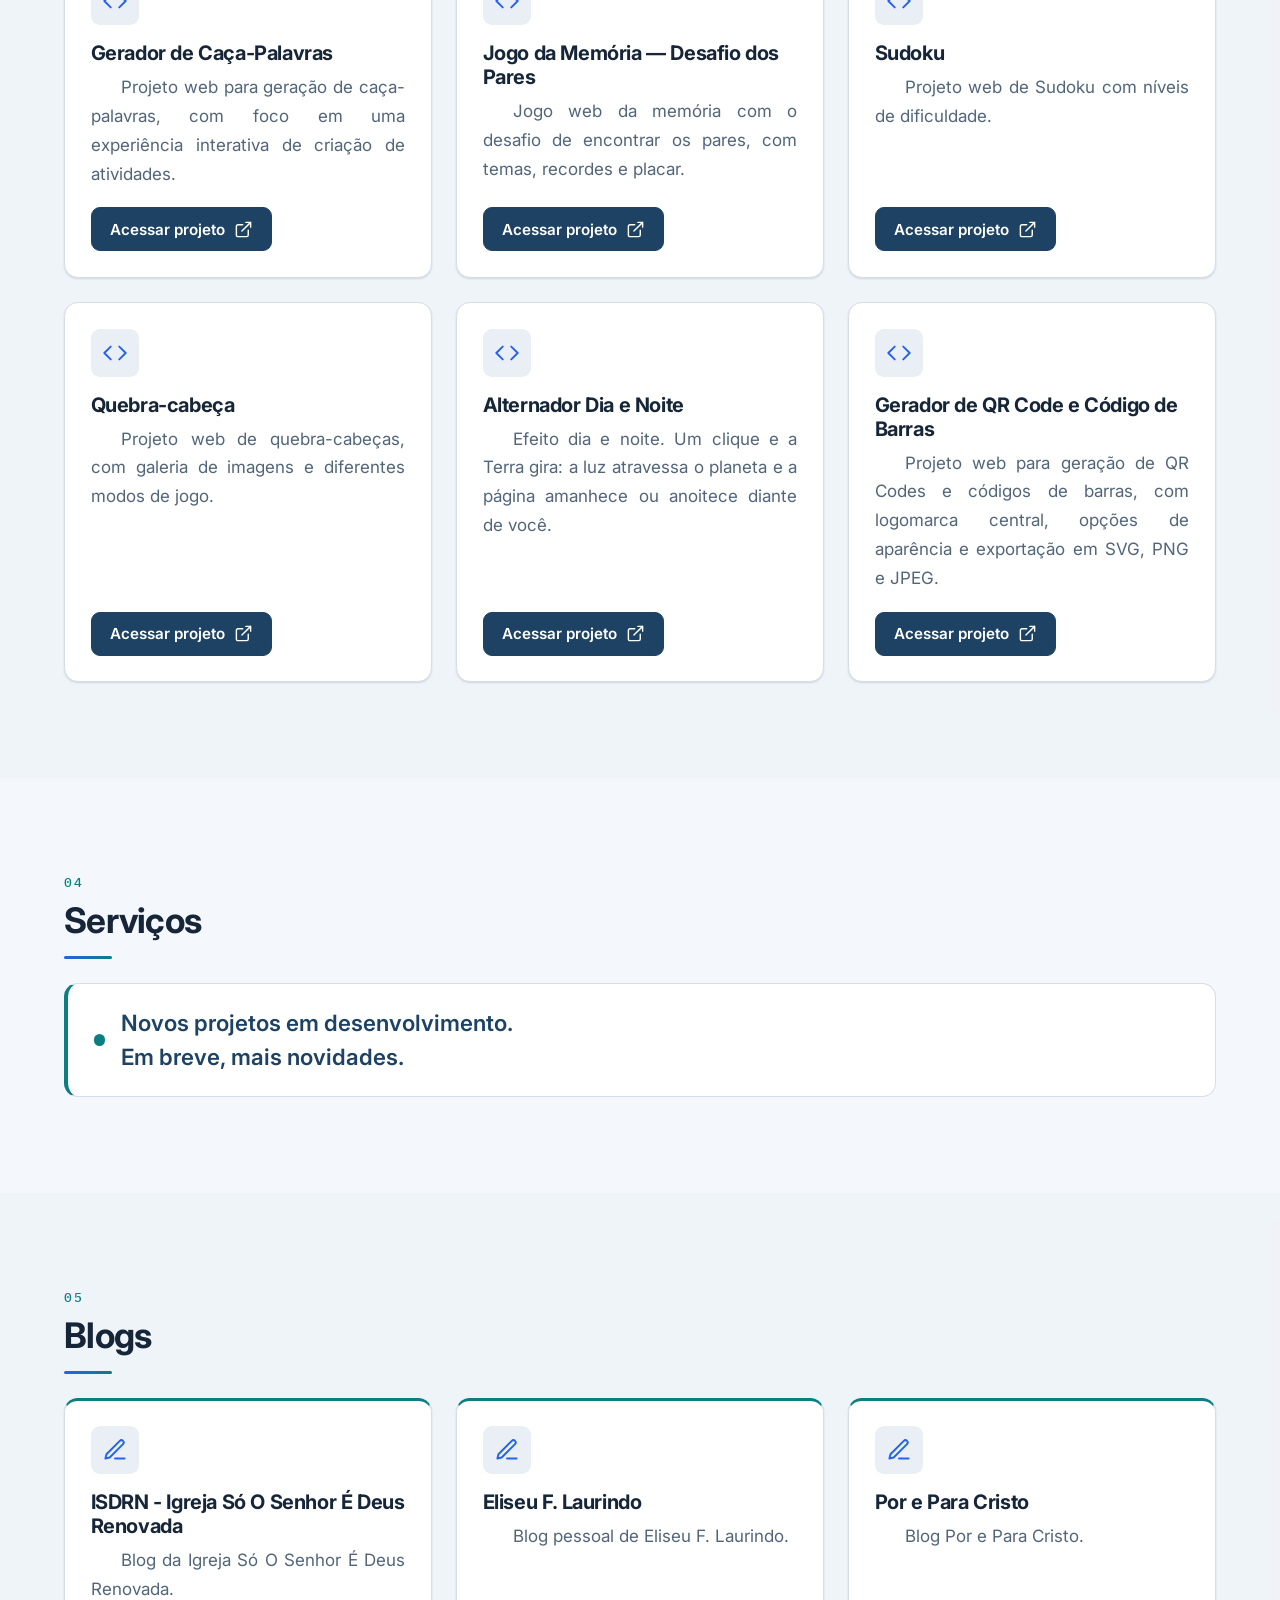
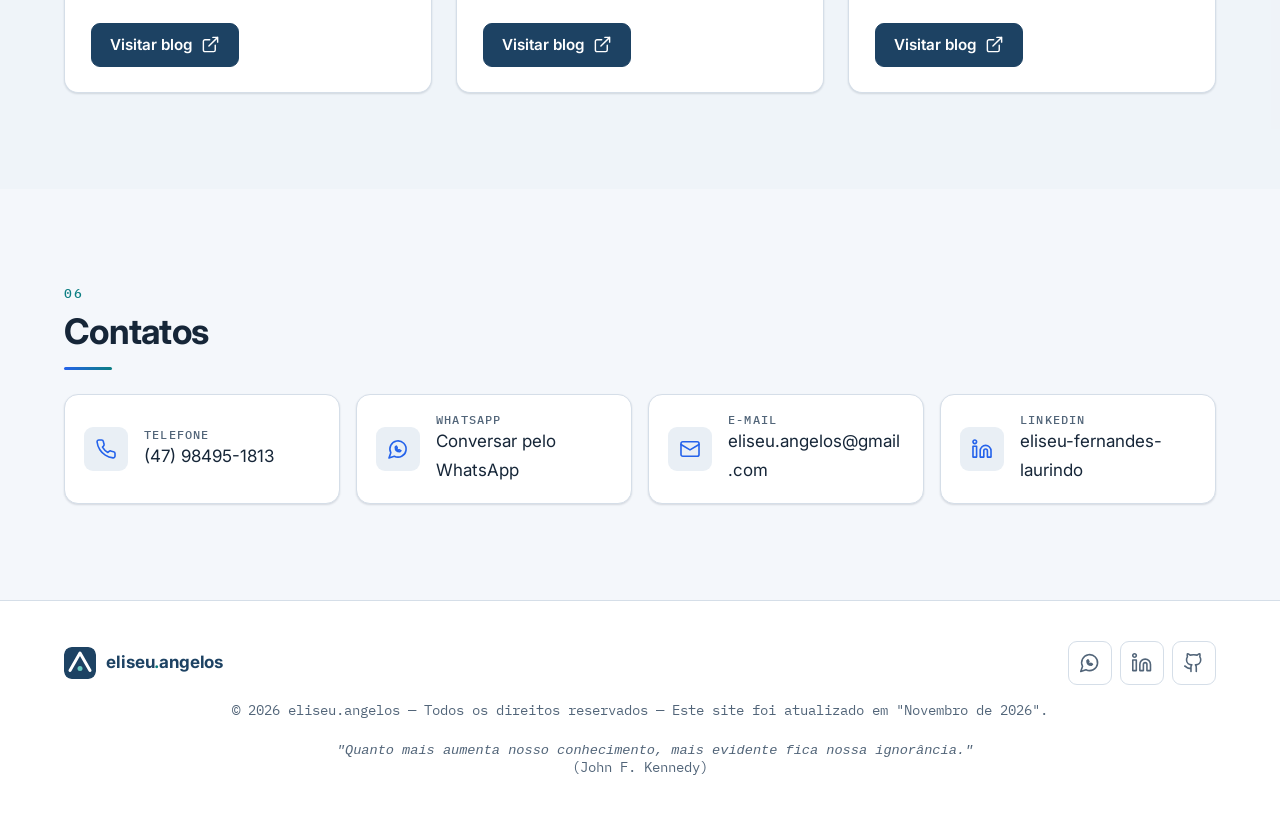
==== commit ceef711b: "Add files via upload" ====
--- a/index.html
+++ b/index.html
@@ -12,12 +12,42 @@
 <meta property="og:description" content="Site pessoal e profissional de Eliseu Fernandes Laurindo: sobre, currículo, projetos, contatos e blogs.">
 <link rel="icon" href="assets/icons/favicon.svg" type="image/svg+xml">
 <link rel="apple-touch-icon" href="assets/icons/apple-touch-icon.png">
+<link rel="canonical" href="https://eliseuangelos.github.io/">
 <link rel="preconnect" href="https://fonts.googleapis.com">
 <link rel="preconnect" href="https://fonts.gstatic.com" crossorigin>
 <link rel="stylesheet" href="https://fonts.googleapis.com/css2?family=IBM+Plex+Mono:wght@400;500&family=Inter:wght@400;500;600;700;800&display=swap">
 <link rel="stylesheet" href="assets/css/main.css">
 <link rel="stylesheet" href="https://eliseuangelos.github.io/day-night-experience/component/day-night.css">
 <script src="assets/js/theme.js"></script>
+ <script type="application/ld+json">
+{
+  "@context": "https://schema.org",
+  "@type": "Person",
+  "name": "Eliseu Fernandes Laurindo",
+  "url": "https://eliseuangelos.github.io/",
+  "image": "https://eliseuangelos.github.io/images/quemeusou.png",
+  "jobTitle": "Profissional administrativo e desenvolvedor de projetos digitais",
+  "address": {
+    "@type": "PostalAddress",
+    "addressLocality": "Navegantes",
+    "addressRegion": "SC",
+    "addressCountry": "BR"
+  },
+  "knowsAbout": [
+    "Rotinas Administrativas",
+    "Almoxarifado e Controle de Materiais",
+    "Faturamento Direto",
+    "Microsoft Excel",
+    "Microsoft SharePoint",
+    "Desenvolvimento Web"
+  ],
+  "sameAs": [
+    "https://www.linkedin.com/in/eliseu-fernandes-laurindo",
+    "https://github.com/eliseuangelos"
+  ]
+}
+</script>
+
 </head>
 <body>
 <a class="skip" href="#main">Pular para o conteúdo</a>
@@ -40,7 +70,7 @@
 
 <div id="loader" role="status">
  <div class="lbox">
-  <img src="assets/icons/brand-symbol.svg" width="56" height="56" alt="">
+  <img src="assets/icons/brand-symbol.svg" width="56" height="56" alt="Brand Symbol">
   <strong>CARREGANDO</strong>
   <div class="track" aria-hidden="true"><div id="bar"></div></div>
   <span id="pct" aria-hidden="true">0%</span>
@@ -50,7 +80,7 @@
 <header class="site-header">
  <div id="prog" aria-hidden="true"></div>
  <div class="wrap bar">
-  <a class="brand" href="#inicio"><img src="assets/icons/favicon.svg" width="32" height="32" alt=""><span>eliseu<span class="dot">.</span>angelos</span></a>
+  <a class="brand" href="#inicio"><img src="assets/icons/favicon.svg" width="32" height="32" alt="Fav Icon"><span>eliseu<span class="dot">.</span>angelos</span></a>
   <nav id="nav" aria-label="Principal">
    <ul>
     <li><a href="#inicio">Início</a></li>
@@ -288,6 +318,12 @@
     <p>Efeito dia e noite. Um clique e a Terra gira: a luz atravessa o planeta e a página amanhece ou anoitece diante de você.</p>
     <a class="btn" href="https://eliseuangelos.github.io/day-night-experience/" target="_blank" rel="noopener noreferrer">Acessar projeto<span class="sr"> Alternador Dia e Noite</span><svg class="ic" aria-hidden="true"><use href="#i-ext"/></svg></a>
    </article>
+   <article class="card rv">
+    <svg class="ic big" viewBox="0 0 24 24" aria-hidden="true"><path d="m16 18 6-6-6-6M8 6l-6 6 6 6"/></svg>
+    <h3>Gerador de QR Code e Código de Barras</h3>
+    <p>Projeto web para geração de QR Codes e códigos de barras, com logomarca central, opções de aparência e exportação em SVG, PNG e JPEG.</p>
+    <a class="btn" href="https://eliseuangelos.github.io/qr-barcode/" target="_blank" rel="noopener noreferrer">Acessar projeto<span class="sr"> Gerador de QR Code e Código de Barras (abre em nova aba)</span><svg class="ic" aria-hidden="true"><use href="#i-ext"/></svg></a>
+   </article>
   </div>
  </div>
 </section>
@@ -340,7 +376,7 @@
 
 <footer>
  <div class="wrap foot">
-  <a class="brand" href="#inicio"><img src="assets/icons/favicon.svg" width="32" height="32" alt=""><span>eliseu<span class="dot">.</span>angelos</span></a>
+  <a class="brand" href="#inicio"><img src="assets/icons/favicon.svg" width="32" height="32" alt="Fav Icon"><span>eliseu<span class="dot">.</span>angelos</span></a>
   <ul class="soc">
    <li><a href="https://wa.me/5547984951813" target="_blank" rel="noopener noreferrer" aria-label="WhatsApp de Eliseu (abre em nova aba)"><svg class="ic" aria-hidden="true"><use href="#i-wa"/></svg></a></li>
    <li><a href="https://linkedin.com/in/eliseu-fernandes-laurindo" target="_blank" rel="noopener noreferrer" aria-label="LinkedIn de Eliseu (abre em nova aba)"><svg class="ic" aria-hidden="true"><use href="#i-in"/></svg></a></li>
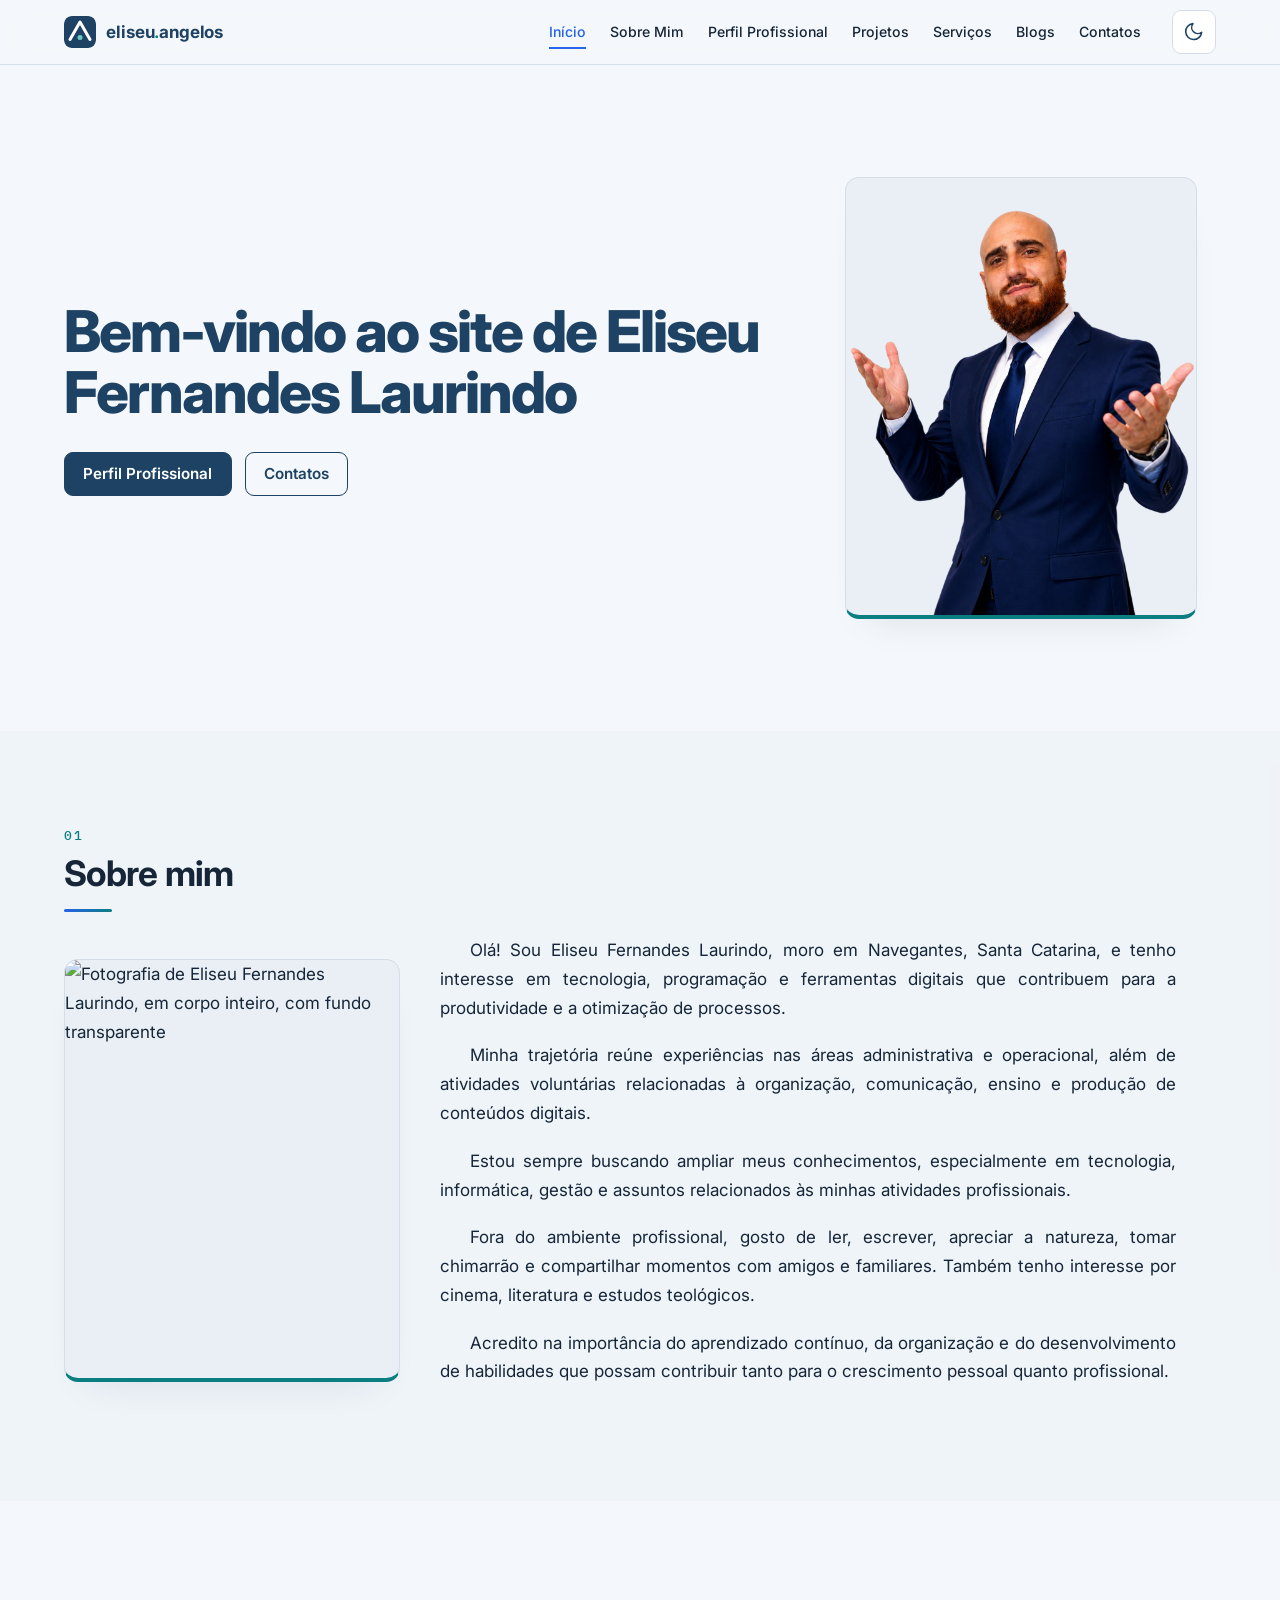
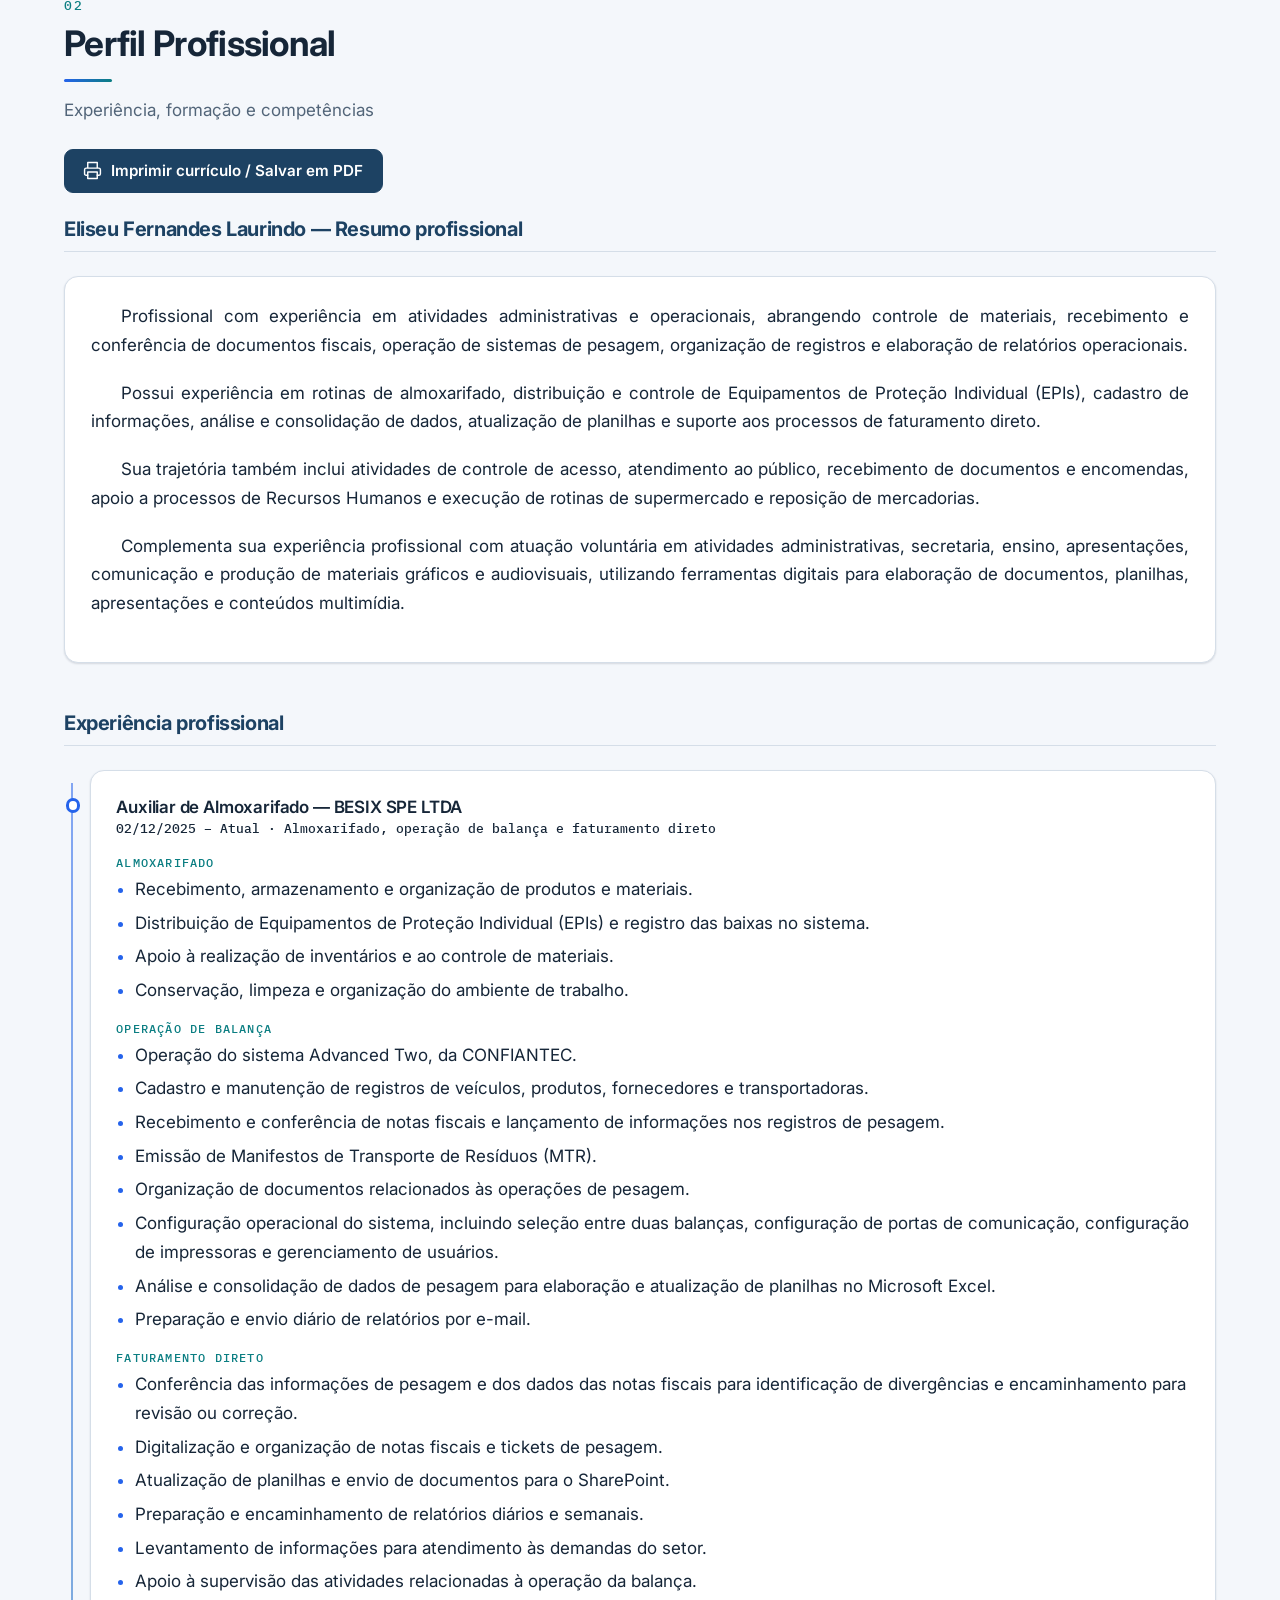
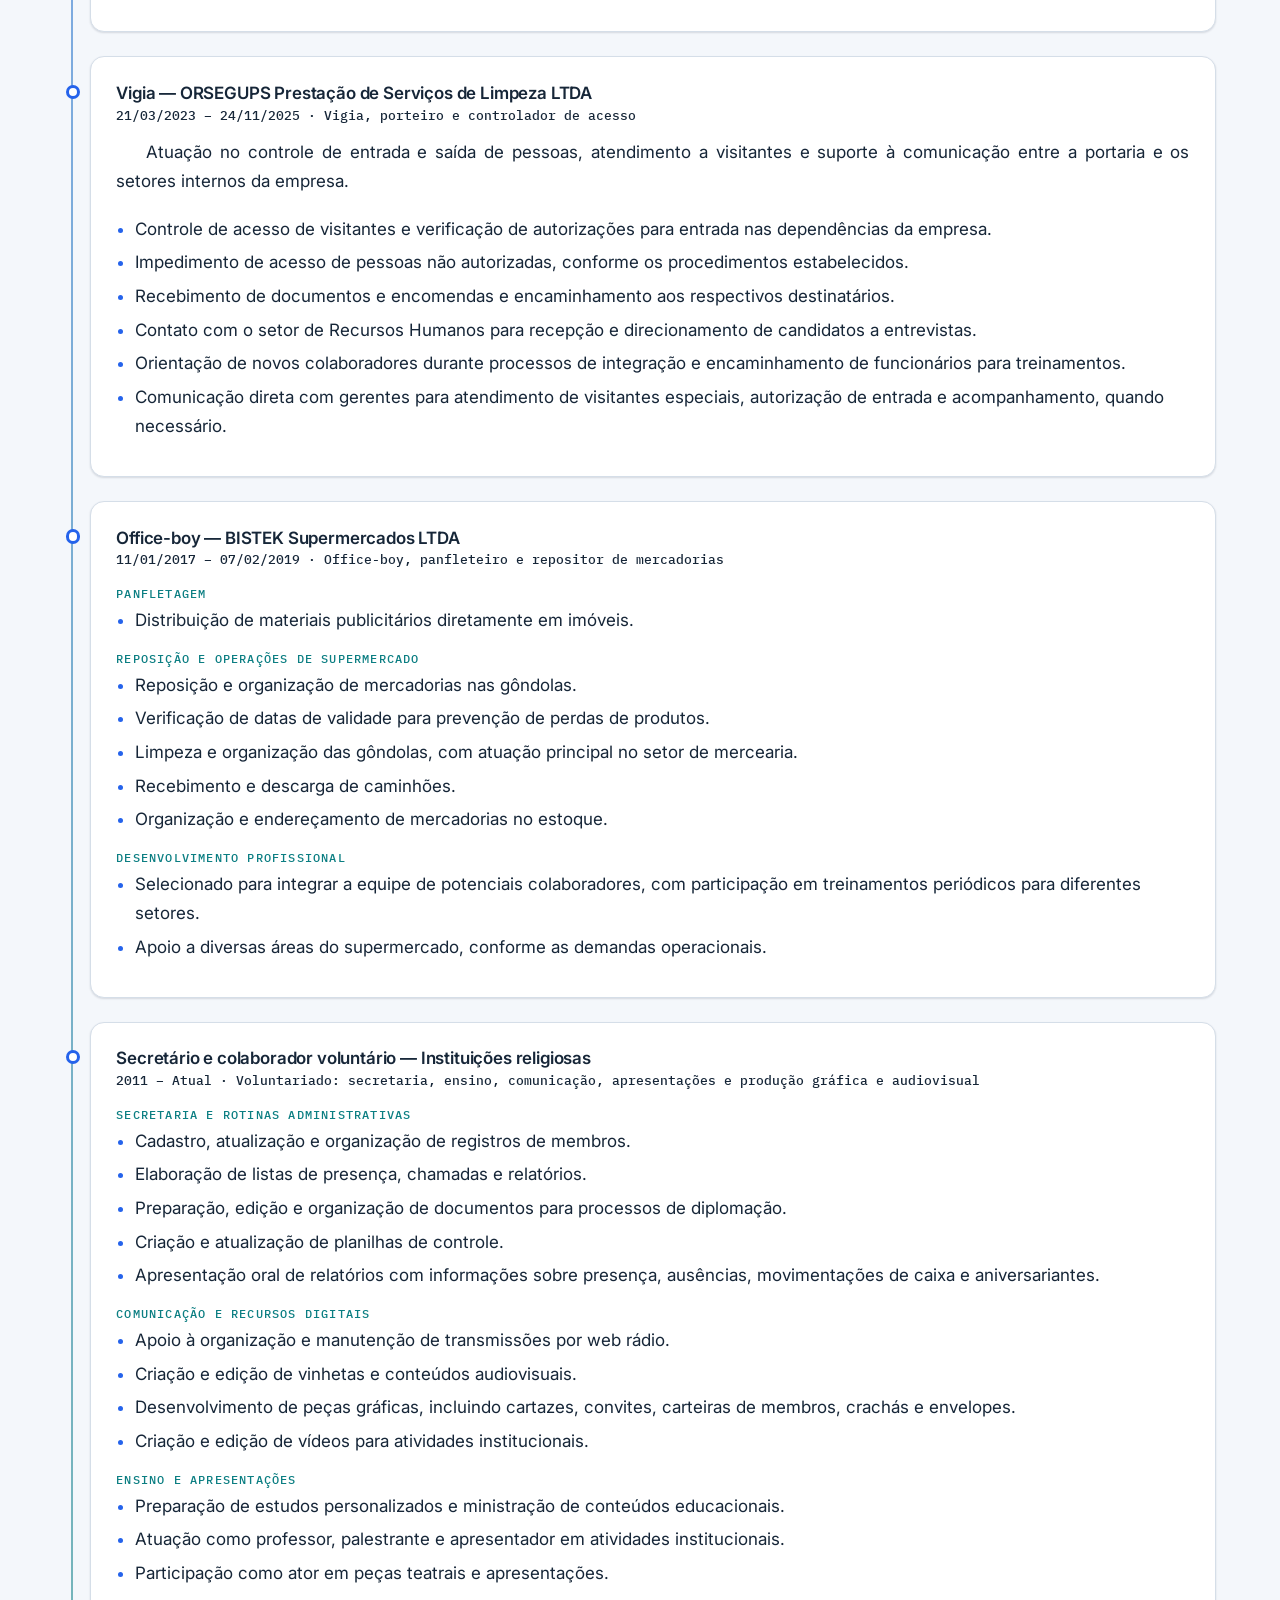
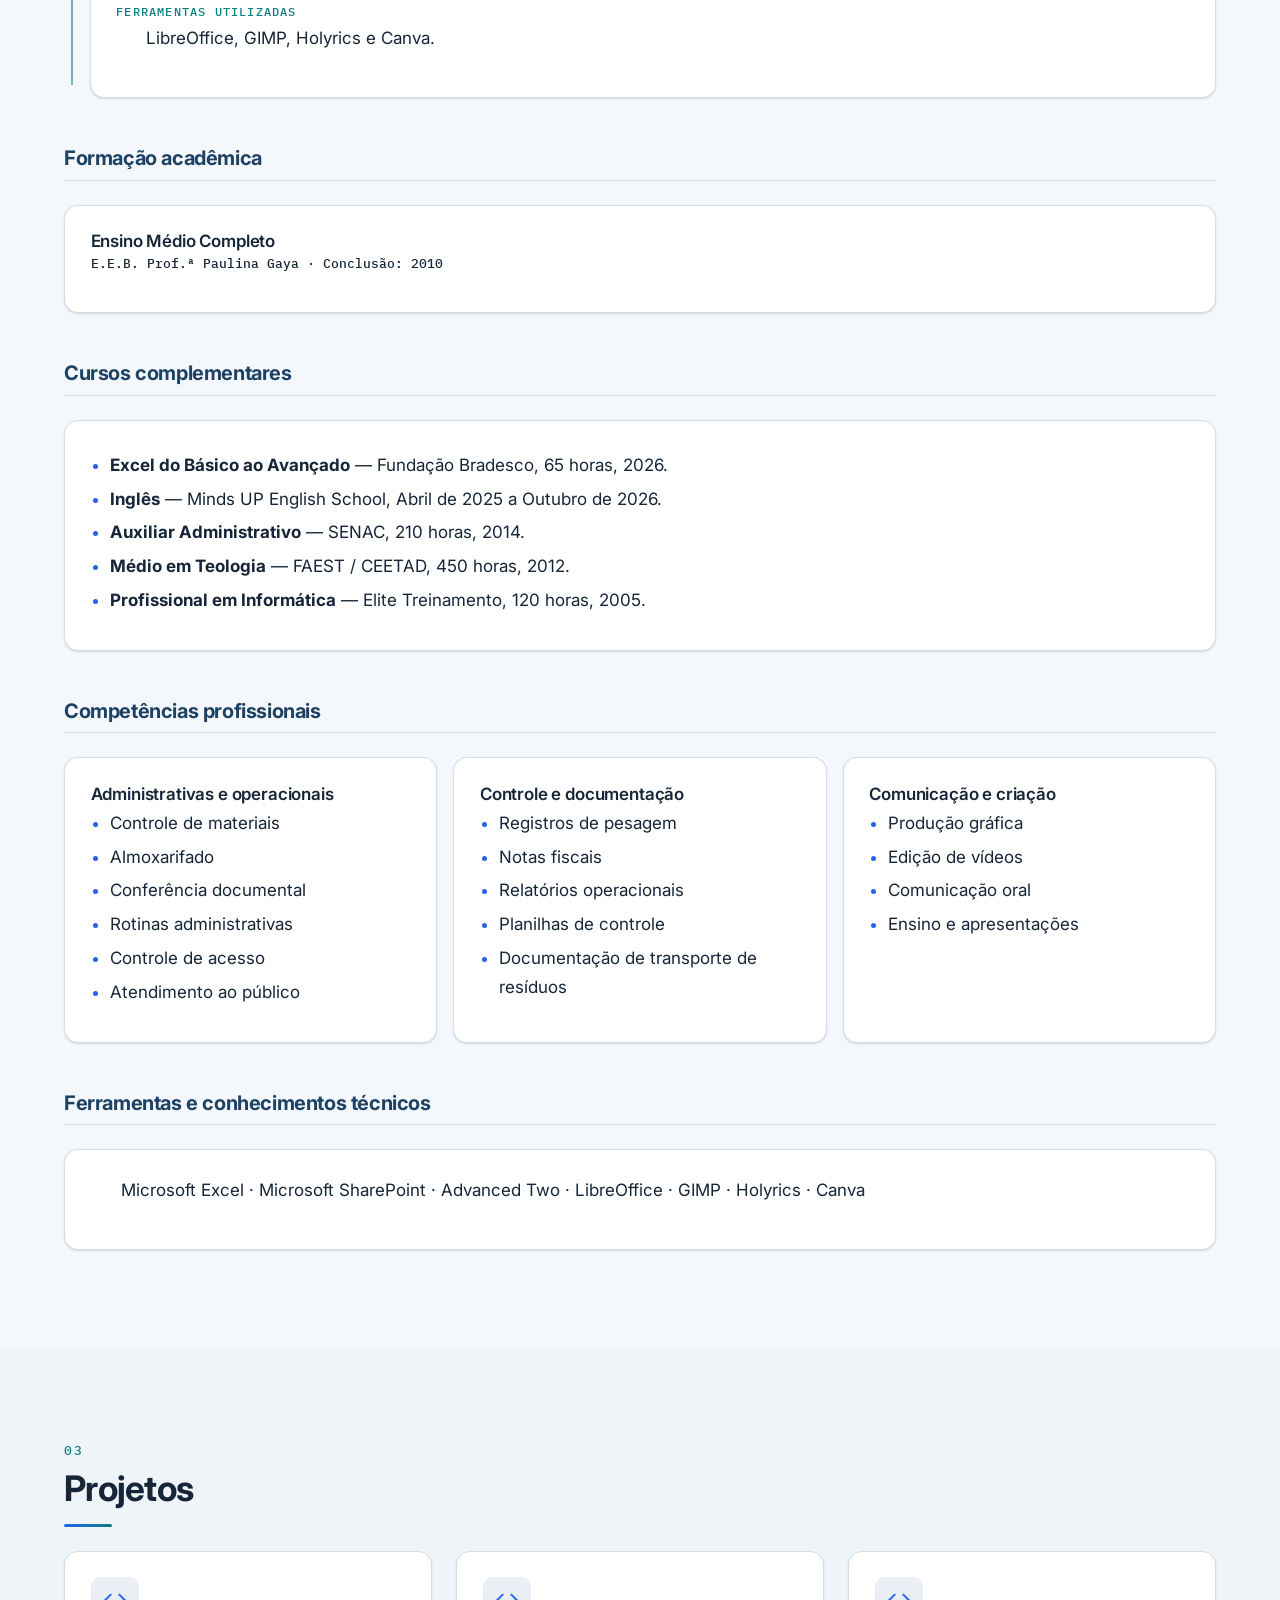
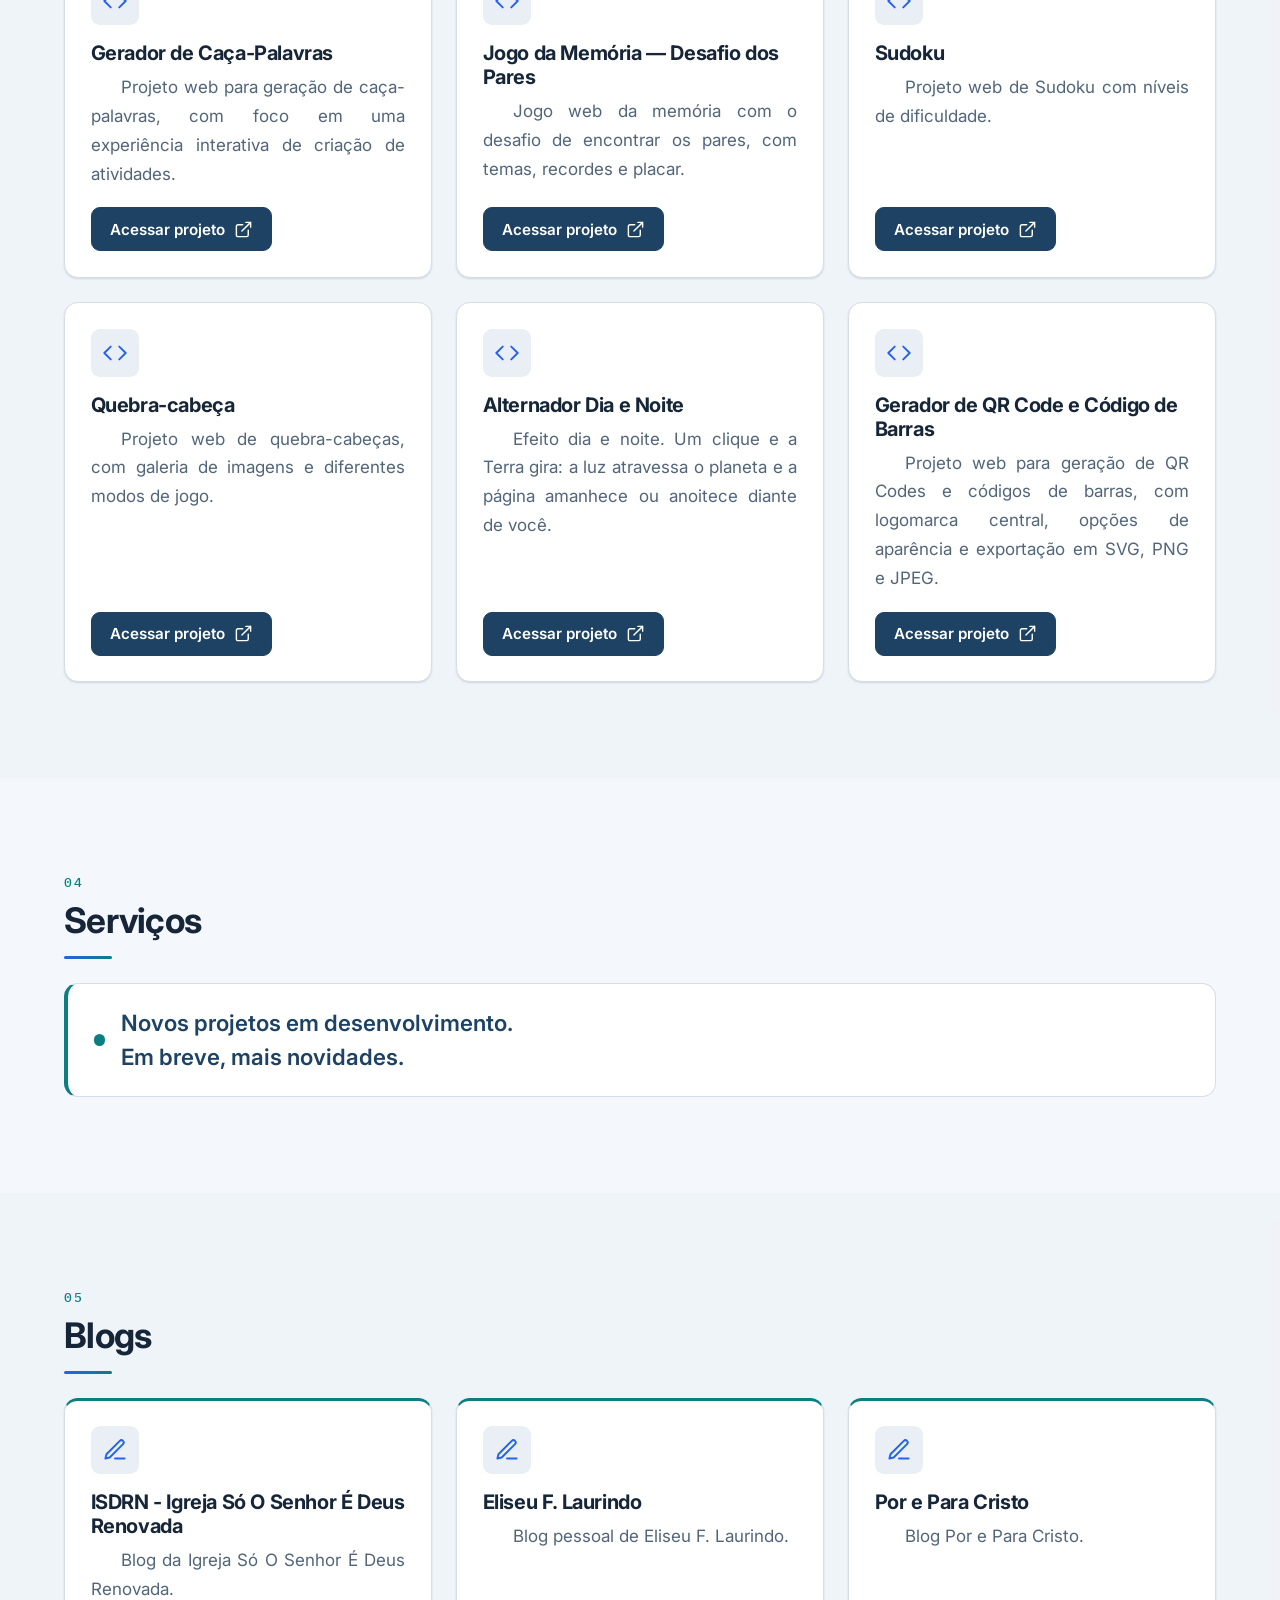
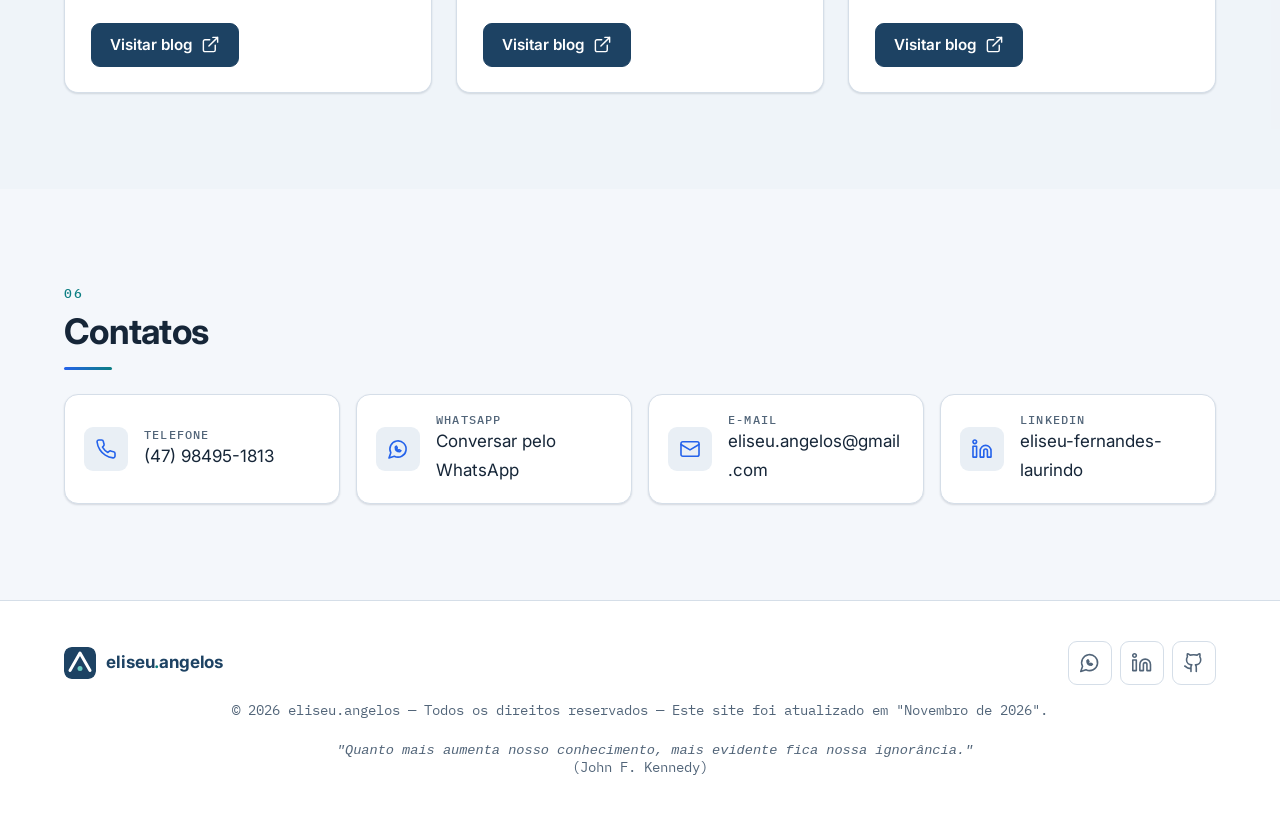
==== commit 2e9c0ac5: "Fix typo in English course duration" ====
--- a/index.html
+++ b/index.html
@@ -253,7 +253,7 @@
    <article class="card">
     <ul>
      <li><strong>Excel do Básico ao Avançado</strong> &mdash; Fundação Bradesco, 65 horas, 2026.</li>
-     <li><strong>Inglês</strong> &mdash; Minds UP English School, Abril de 2025 a Outrubro de 2026.</li>
+     <li><strong>Inglês</strong> &mdash; Minds UP English School, Abril de 2025 a Outubro de 2026.</li>
      <li><strong>Auxiliar Administrativo</strong> &mdash; SENAC, 210 horas, 2014.</li>
      <li><strong>Médio em Teologia</strong> &mdash; FAEST / CEETAD, 450 horas, 2012.</li>
      <li><strong>Profissional em Informática</strong> &mdash; Elite Treinamento, 120 horas, 2005.</li>
